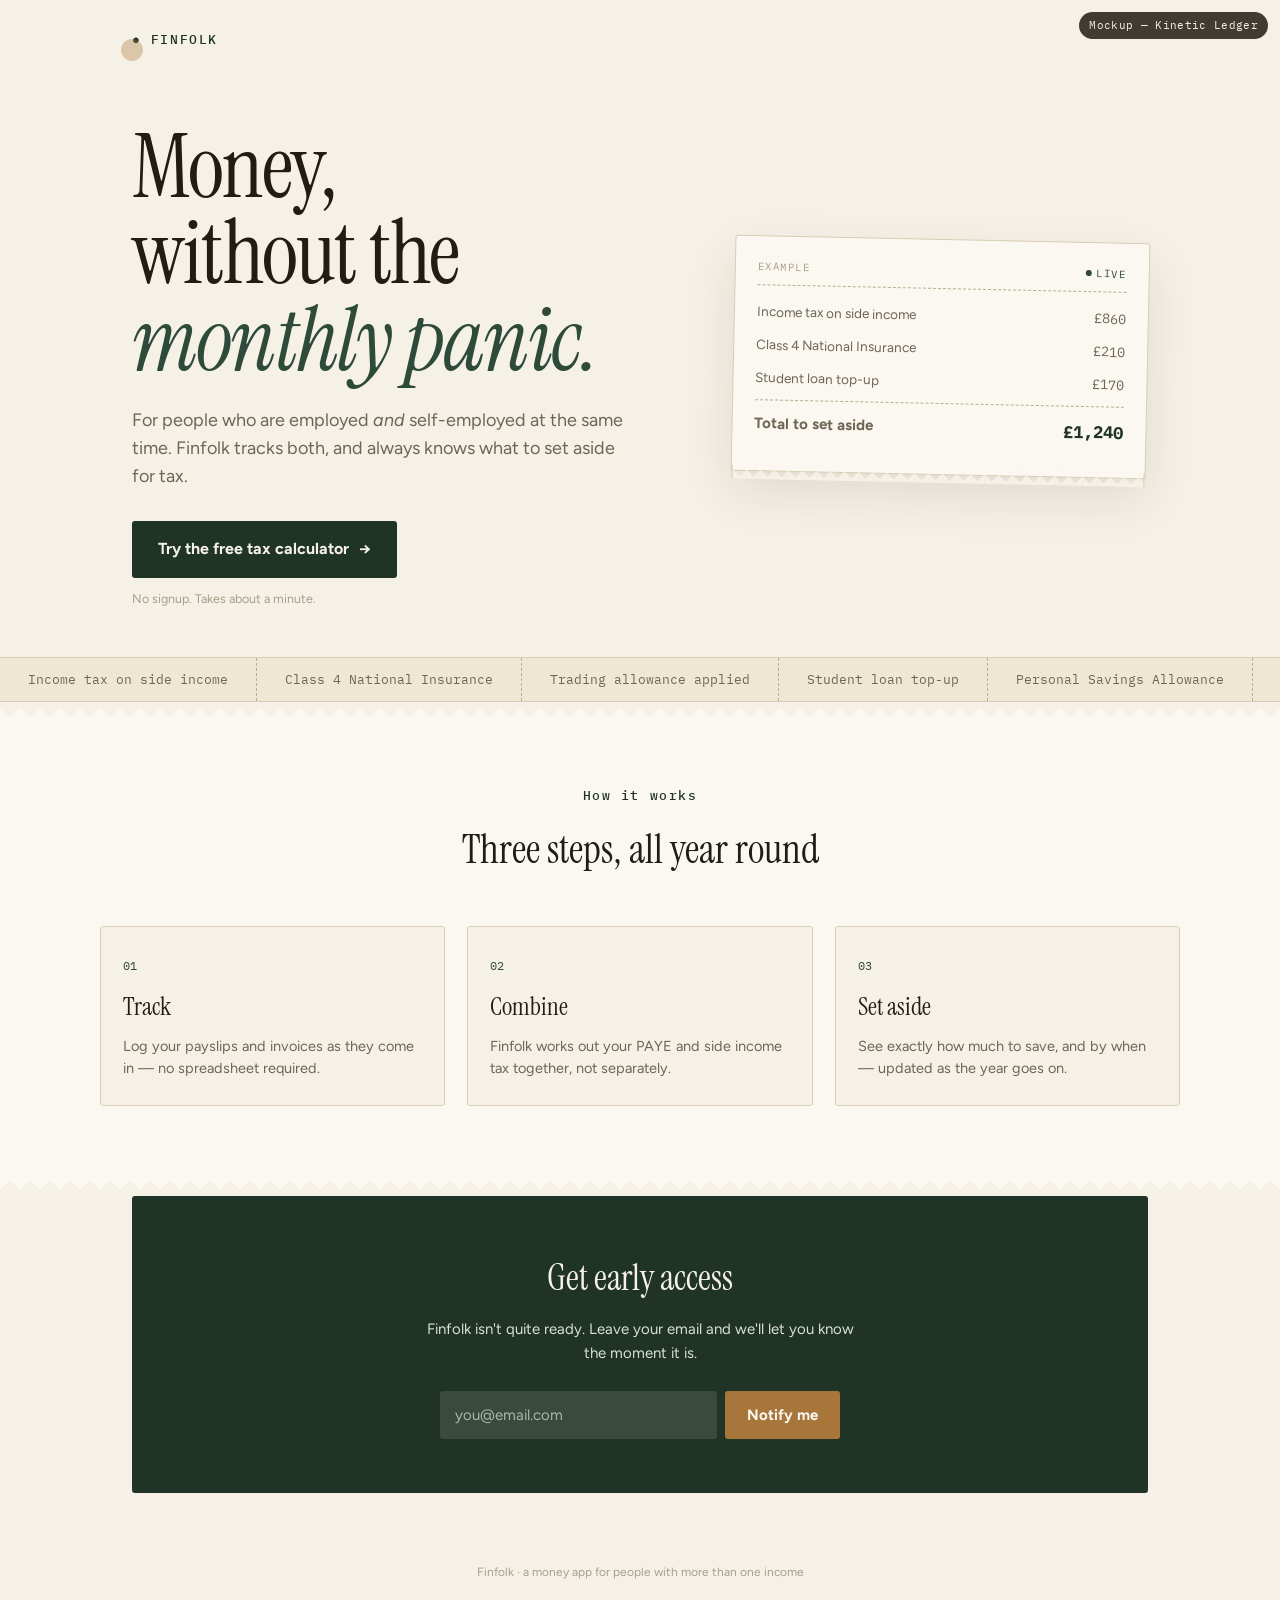
==== index.html @ 6b33be80 "Update index.html" ====
<!DOCTYPE html>
<html lang="en">
<head>
<meta charset="UTF-8">
<meta name="viewport" content="width=device-width, initial-scale=1.0">
<meta name="robots" content="noindex, nofollow">
<title>Finfolk — redesign mockup (Kinetic Ledger)</title>

<link rel="preconnect" href="https://fonts.googleapis.com">
<link rel="preconnect" href="https://fonts.gstatic.com" crossorigin>
<link href="https://fonts.googleapis.com/css2?family=Instrument+Serif:ital@0;1&family=Figtree:wght@400;500;600;700;800&family=IBM+Plex+Mono:wght@400;500&display=swap" rel="stylesheet">

<style>
  :root {
    --cream: #F6F1E6;
    --cream-deep: #EFE7D4;
    --paper: #FBF8F1;
    --ink: #221C15;
    --ink-muted: #6E6555;
    --ink-faint: #A79E8B;
    --pine: #2E4A3B;
    --pine-deep: #203327;
    --pine-tint: #E4EAE2;
    --gold: #A8763A;
    --rule: #D8CDB4;
    --rule-strong: #B9AD8F;
    --font-display: 'Instrument Serif', Georgia, serif;
    --font-body: 'Figtree', -apple-system, sans-serif;
    --font-mono: 'IBM Plex Mono', ui-monospace, monospace;
    --radius: 3px;
  }
  * { box-sizing: border-box; }
  html { scroll-behavior: smooth; }
  body { margin: 0; background: var(--cream); color: var(--ink); font-family: var(--font-body); line-height: 1.55; -webkit-font-smoothing: antialiased; overflow-x: hidden; }

  .mockup-tag {
    position: fixed; top: 12px; right: 12px; z-index: 200;
    background: var(--ink); color: var(--cream); font-family: var(--font-mono);
    font-size: 11px; padding: 5px 10px; border-radius: 20px; letter-spacing: 0.03em;
    opacity: 0.85;
  }

  .wrap { max-width: 1080px; margin: 0 auto; padding: 0 32px; }

  /* ---- Header ---- */
  header { padding: 30px 0 0; }
  .eyebrow {
    font-family: var(--font-mono); font-size: 13px; letter-spacing: 0.12em;
    color: var(--pine-deep); font-weight: 500;
  }
  .eyebrow .dot { display: inline-block; animation: bob 2.4s ease-in-out infinite; }
  @keyframes bob { 0%,100% { transform: translateY(0); } 50% { transform: translateY(-3px); } }

  /* ---- Hero: asymmetric split ---- */
  .hero {
    display: grid; grid-template-columns: 1.15fr 0.85fr; gap: 40px;
    align-items: center; padding: 56px 0 40px; position: relative;
  }
  @media (max-width: 860px) { .hero { grid-template-columns: 1fr; padding-top: 32px; } }

  .trail-dot {
    position: absolute; top: 0; left: 0; width: 22px; height: 22px; border-radius: 50%;
    background: var(--gold); opacity: 0.35; pointer-events: none; z-index: 5;
    transform: translate(-50%, -50%); transition: opacity 0.2s ease;
  }
  @media (max-width: 860px), (hover: none) { .trail-dot { display: none; } }

  .hero h1 {
    font-family: var(--font-display); font-weight: 400; font-size: 88px; line-height: 0.98;
    letter-spacing: -0.02em; margin: 18px 0 24px;
  }
  @media (max-width: 860px) { .hero h1 { font-size: 52px; } }
  .hero h1 em { font-style: italic; color: var(--pine); }

  .hero p.sub { font-size: 18px; color: var(--ink-muted); max-width: 42ch; margin: 0 0 30px; }

  .btn-primary {
    display: inline-flex; align-items: center; gap: 10px;
    font-family: var(--font-body); font-weight: 700; font-size: 16px;
    padding: 16px 26px; border-radius: var(--radius); border: none;
    background: var(--pine-deep); color: var(--cream); cursor: pointer; text-decoration: none;
    transition: transform 0.12s ease, box-shadow 0.15s ease;
    will-change: transform;
  }
  .btn-primary:hover { box-shadow: 0 10px 24px rgba(32,51,39,0.25); }
  .btn-primary:active { transform: scale(0.94) !important; }
  .btn-primary i { display: inline-block; transition: transform 0.2s ease; font-style: normal; }
  .btn-primary:hover i { transform: translateX(5px); }
  .hero .micro { display: block; font-size: 12.5px; color: var(--ink-faint); margin-top: 12px; }

  /* ---- Ticking receipt panel ---- */
  .receipt-panel {
    background: var(--paper); border: 1px solid var(--rule); border-radius: var(--radius);
    padding: 22px 22px 26px; position: relative;
    box-shadow: 0 20px 50px rgba(34,28,21,0.10);
    transform: rotate(1.2deg);
    transition: transform 0.25s ease;
  }
  .receipt-panel::after {
    content: ''; position: absolute; left: 0; right: 0; bottom: -9px; height: 14px;
    background: linear-gradient(-45deg, var(--cream) 7px, transparent 0) 0 0/14px 14px repeat-x,
                linear-gradient(45deg, var(--cream) 7px, transparent 0) 0 0/14px 14px repeat-x;
    border-left: 1px solid var(--rule); border-right: 1px solid var(--rule);
  }
  .receipt-head {
    display: flex; justify-content: space-between; font-family: var(--font-mono); font-size: 10.5px;
    color: var(--ink-faint); text-transform: uppercase; letter-spacing: 0.05em;
    border-bottom: 1px dashed var(--rule-strong); padding-bottom: 10px; margin-bottom: 10px;
  }
  .live-dot { display: inline-flex; align-items: center; gap: 5px; color: var(--pine); }
  .live-dot::before { content: ''; width: 6px; height: 6px; background: var(--pine); border-radius: 50%; animation: pulse 1.6s ease-in-out infinite; }
  @keyframes pulse { 0%,100% { opacity: 1; } 50% { opacity: 0.3; } }

  .r-row { display: flex; justify-content: space-between; font-size: 13.5px; padding: 6px 0; color: var(--ink-muted); }
  .r-row .amt { font-family: var(--font-mono); }
  .r-row.total { border-top: 1px dashed var(--rule-strong); margin-top: 5px; padding-top: 12px; font-weight: 700; font-size: 15px; }
  .r-row.total .amt { color: var(--pine-deep); font-size: 17px; display: inline-block; transition: transform 0.25s cubic-bezier(.34,1.56,.64,1), opacity 0.2s ease; }

  /* ---- Ticker strip ---- */
  .ticker-wrap { border-top: 1px solid var(--rule); border-bottom: 1px solid var(--rule); background: var(--cream-deep); overflow: hidden; margin-top: 8px; }
  .ticker { display: flex; white-space: nowrap; animation: scroll-left 32s linear infinite; }
  @keyframes scroll-left { from { transform: translateX(0); } to { transform: translateX(-50%); } }
  .ticker span {
    font-family: var(--font-mono); font-size: 12.5px; color: var(--ink-muted);
    padding: 12px 28px; border-right: 1px dashed var(--rule-strong);
  }
  @media (prefers-reduced-motion: reduce) { .ticker { animation: none; } }

  /* ---- Torn divider ---- */
  .torn-divider { height: 20px; margin: 0; background:
      linear-gradient(-45deg, var(--paper) 10px, transparent 0) 0 0/20px 20px repeat-x,
      linear-gradient(45deg, var(--paper) 10px, transparent 0) 0 0/20px 20px repeat-x; }
  .torn-divider.flip { transform: scaleY(-1); }
  .section-on-paper { background: var(--paper); }

  /* ---- Scroll reveal ---- */
  .reveal { opacity: 0; transform: translateY(22px); transition: opacity 0.6s ease, transform 0.6s ease; }
  .reveal.in { opacity: 1; transform: translateY(0); }
  @media (prefers-reduced-motion: reduce) { .reveal { opacity: 1; transform: none; transition: none; } }

  /* ---- How it works ---- */
  .how { padding: 64px 0 70px; }
  .how .eyebrow { text-align: center; display: block; }
  .how h2 { font-family: var(--font-display); font-weight: 400; font-size: 40px; text-align: center; margin: 12px 0 46px; }
  .steps { display: grid; grid-template-columns: repeat(3,1fr); gap: 22px; }
  @media (max-width: 760px) { .steps { grid-template-columns: 1fr; } }
  .step {
    background: var(--cream); border: 1px solid var(--rule); border-radius: var(--radius);
    padding: 26px 22px; transition: transform 0.25s cubic-bezier(.34,1.56,.64,1), border-color 0.2s ease, box-shadow 0.2s ease;
  }
  .step:hover { transform: translateY(-6px); border-color: var(--pine); box-shadow: 0 16px 30px rgba(34,28,21,0.08); }
  .step .num {
    font-family: var(--font-mono); font-size: 12px; color: var(--pine); margin-bottom: 12px;
    display: inline-block; transition: transform 0.35s cubic-bezier(.34,1.56,.64,1);
  }
  .step:hover .num { transform: scale(1.3); }
  .step h3 { font-family: var(--font-display); font-weight: 400; font-size: 25px; margin: 0 0 8px; }
  .step p { font-size: 14.5px; color: var(--ink-muted); margin: 0; }

  /* ---- Waitlist ---- */
  .waitlist { background: var(--pine-deep); color: var(--cream); border-radius: var(--radius); padding: 54px 34px; text-align: center; margin: 0 0 70px; }
  .waitlist h2 { font-family: var(--font-display); font-weight: 400; font-size: 36px; margin: 0 0 12px; }
  .waitlist p { color: #D9E0D6; font-size: 15px; max-width: 44ch; margin: 0 auto 26px; }
  .waitlist-form { display: flex; gap: 8px; max-width: 400px; margin: 0 auto; }
  @media (max-width: 480px) { .waitlist-form { flex-direction: column; } }
  .waitlist-form input { flex:1; font-family: var(--font-body); font-size: 15px; padding: 14px; border-radius: var(--radius); border: 1px solid transparent; background: rgba(246,241,230,0.12); color: var(--cream); }
  .waitlist-form input::placeholder { color: #A9B6A9; }
  .waitlist-form button { font-family: var(--font-body); font-weight: 700; font-size: 15px; padding: 14px 22px; border-radius: var(--radius); border: none; background: var(--gold); color: var(--paper); cursor: pointer; transition: transform 0.15s ease; }
  .waitlist-form button:hover { transform: scale(1.06); }
  .waitlist-form button:active { transform: scale(0.92); }
  .waitlist { position: relative; overflow: visible; }
  .confetti-piece { position: absolute; top: 50%; left: 50%; width: 8px; height: 8px; pointer-events: none; z-index: 10; }

  footer { text-align: center; font-size: 12px; color: var(--ink-faint); padding-bottom: 50px; }
</style>
</head>
<body>

<div class="mockup-tag">Mockup — Kinetic Ledger</div>

<div class="wrap">
  <header><div class="eyebrow"><span class="dot">●</span> FINFOLK</div></header>

  <section class="hero" id="heroSection">
    <div class="trail-dot" id="trailDot"></div>
    <div>
      <h1>Money,<br>without the<br><em>monthly panic.</em></h1>
      <p class="sub">For people who are employed <em>and</em> self-employed at the same time. Finfolk tracks both, and always knows what to set aside for tax.</p>
      <a class="btn-primary" href="calculator.html">Try the free tax calculator <i>→</i></a>
      <span class="micro">No signup. Takes about a minute.</span>
    </div>

    <div class="receipt-panel" id="receiptPanel">
      <div class="receipt-head"><span>Example</span><span class="live-dot">live</span></div>
      <div class="r-row"><span>Income tax on side income</span><span class="amt" id="v1">£860</span></div>
      <div class="r-row"><span>Class 4 National Insurance</span><span class="amt" id="v2">£210</span></div>
      <div class="r-row"><span>Student loan top-up</span><span class="amt" id="v3">£170</span></div>
      <div class="r-row total"><span>Total to set aside</span><span class="amt" id="v4">£1,240</span></div>
    </div>
  </section>
</div>

<div class="ticker-wrap">
  <div class="ticker" id="ticker"></div>
</div>

<div class="torn-divider"></div>
<div class="section-on-paper">
  <div class="wrap how">
    <span class="eyebrow reveal">How it works</span>
    <h2 class="reveal">Three steps, all year round</h2>
    <div class="steps">
      <div class="step reveal"><div class="num">01</div><h3>Track</h3><p>Log your payslips and invoices as they come in — no spreadsheet required.</p></div>
      <div class="step reveal"><div class="num">02</div><h3>Combine</h3><p>Finfolk works out your PAYE and side income tax together, not separately.</p></div>
      <div class="step reveal"><div class="num">03</div><h3>Set aside</h3><p>See exactly how much to save, and by when — updated as the year goes on.</p></div>
    </div>
  </div>
</div>
<div class="torn-divider flip"></div>

<div class="wrap">
  <section class="waitlist reveal">
    <h2>Get early access</h2>
    <p>Finfolk isn't quite ready. Leave your email and we'll let you know the moment it is.</p>
    <form class="waitlist-form" id="waitlistForm" onsubmit="return false;">
      <input type="email" placeholder="you@email.com">
      <button type="submit" id="notifyBtn">Notify me</button>
    </form>
  </section>
  <footer>Finfolk · a money app for people with more than one income</footer>
</div>

<script>
(function () {
  // Scroll-triggered reveals, staggered for step cards
  var els = document.querySelectorAll('.reveal');
  var obs = new IntersectionObserver(function (entries) {
    entries.forEach(function (e) {
      if (e.isIntersecting) {
        var delay = e.target.classList.contains('step') ? Array.prototype.indexOf.call(document.querySelectorAll('.step'), e.target) * 100 : 0;
        setTimeout(function () { e.target.classList.add('in'); }, delay);
        obs.unobserve(e.target);
      }
    });
  }, { threshold: 0.15 });
  els.forEach(function (el) { obs.observe(el); });

  var reduceMotion = window.matchMedia('(prefers-reduced-motion: reduce)').matches;

  // Ticking hero numbers — cycles through a couple of example states
  var states = [
    { v1: 860, v2: 210, v3: 170, v4: 1240 },
    { v1: 1120, v2: 340, v3: 0, v4: 1460 },
    { v1: 640, v2: 150, v3: 90, v4: 880 }
  ];
  var i = 0;
  function render(s) {
    document.getElementById('v1').textContent = '£' + s.v1.toLocaleString('en-GB');
    document.getElementById('v2').textContent = '£' + s.v2.toLocaleString('en-GB');
    document.getElementById('v3').textContent = '£' + s.v3.toLocaleString('en-GB');
    document.getElementById('v4').textContent = '£' + s.v4.toLocaleString('en-GB');
  }
  render(states[0]);
  if (!reduceMotion) {
    setInterval(function () {
      i = (i + 1) % states.length;
      var total = document.getElementById('v4');
      total.style.transform = 'scale(0.7)';
      total.style.opacity = '0';
      setTimeout(function () {
        render(states[i]);
        total.style.transform = 'scale(1.15)';
        total.style.opacity = '1';
        setTimeout(function () { total.style.transform = 'scale(1)'; }, 180);
      }, 220);
    }, 3200);
  }

  // Ticker strip content, duplicated for seamless loop
  var items = ['Income tax on side income', 'Class 4 National Insurance', 'Trading allowance applied', 'Student loan top-up', 'Personal Savings Allowance', 'Dividend Allowance', '31 January deadline'];
  var html = items.concat(items).map(function (t) { return '<span>' + t + '</span>'; }).join('');
  document.getElementById('ticker').innerHTML = html;

  // Cursor-reactive tilt on the receipt panel + trailing dot, scoped to the hero
  if (!reduceMotion && window.matchMedia('(hover: hover)').matches) {
    var heroSection = document.getElementById('heroSection');
    var panel = document.getElementById('receiptPanel');
    var dot = document.getElementById('trailDot');
    var dotX = 0, dotY = 0, targetX = 0, targetY = 0;

    heroSection.addEventListener('mousemove', function (e) {
      var rect = panel.getBoundingClientRect();
      var cx = rect.left + rect.width / 2;
      var cy = rect.top + rect.height / 2;
      var dx = (e.clientX - cx) / rect.width;
      var dy = (e.clientY - cy) / rect.height;
      panel.style.transform = 'rotate(' + (1.2 + dx * 6) + 'deg) scale(1.015)';

      var heroRect = heroSection.getBoundingClientRect();
      targetX = e.clientX - heroRect.left;
      targetY = e.clientY - heroRect.top;
    });
    heroSection.addEventListener('mouseleave', function () {
      panel.style.transform = 'rotate(1.2deg) scale(1)';
      dot.style.opacity = '0';
    });
    heroSection.addEventListener('mouseenter', function () { dot.style.opacity = '0.35'; });

    function loop() {
      dotX += (targetX - dotX) * 0.12;
      dotY += (targetY - dotY) * 0.12;
      dot.style.left = dotX + 'px';
      dot.style.top = dotY + 'px';
      requestAnimationFrame(loop);
    }
    loop();
  }

  // Confetti burst on waitlist submit
  var colors = ['#2E4A3B', '#A8763A', '#D8CDB4', '#6E6555'];
  document.getElementById('waitlistForm').addEventListener('submit', function () {
    var origin = document.getElementById('notifyBtn').getBoundingClientRect();
    var waitlistBox = document.querySelector('.waitlist');
    var boxRect = waitlistBox.getBoundingClientRect();
    for (var n = 0; n < 24; n++) {
      var piece = document.createElement('div');
      piece.className = 'confetti-piece';
      piece.style.background = colors[n % colors.length];
      piece.style.left = (origin.left - boxRect.left + origin.width / 2) + 'px';
      piece.style.top = (origin.top - boxRect.top) + 'px';
      piece.style.borderRadius = (n % 2 === 0) ? '50%' : '2px';
      waitlistBox.appendChild(piece);

      var angle = Math.random() * Math.PI * 2;
      var dist = 60 + Math.random() * 90;
      var endX = Math.cos(angle) * dist;
      var endY = Math.sin(angle) * dist - 40;
      var rot = Math.random() * 360;

      piece.animate([
        { transform: 'translate(0,0) rotate(0deg)', opacity: 1 },
        { transform: 'translate(' + endX + 'px,' + endY + 'px) rotate(' + rot + 'deg)', opacity: 0 }
      ], { duration: 900 + Math.random() * 400, easing: 'cubic-bezier(.2,.8,.3,1)', fill: 'forwards' });

      (function (el) { setTimeout(function () { el.remove(); }, 1400); })(piece);
    }
  });
})();
</script>

</body>
</html>
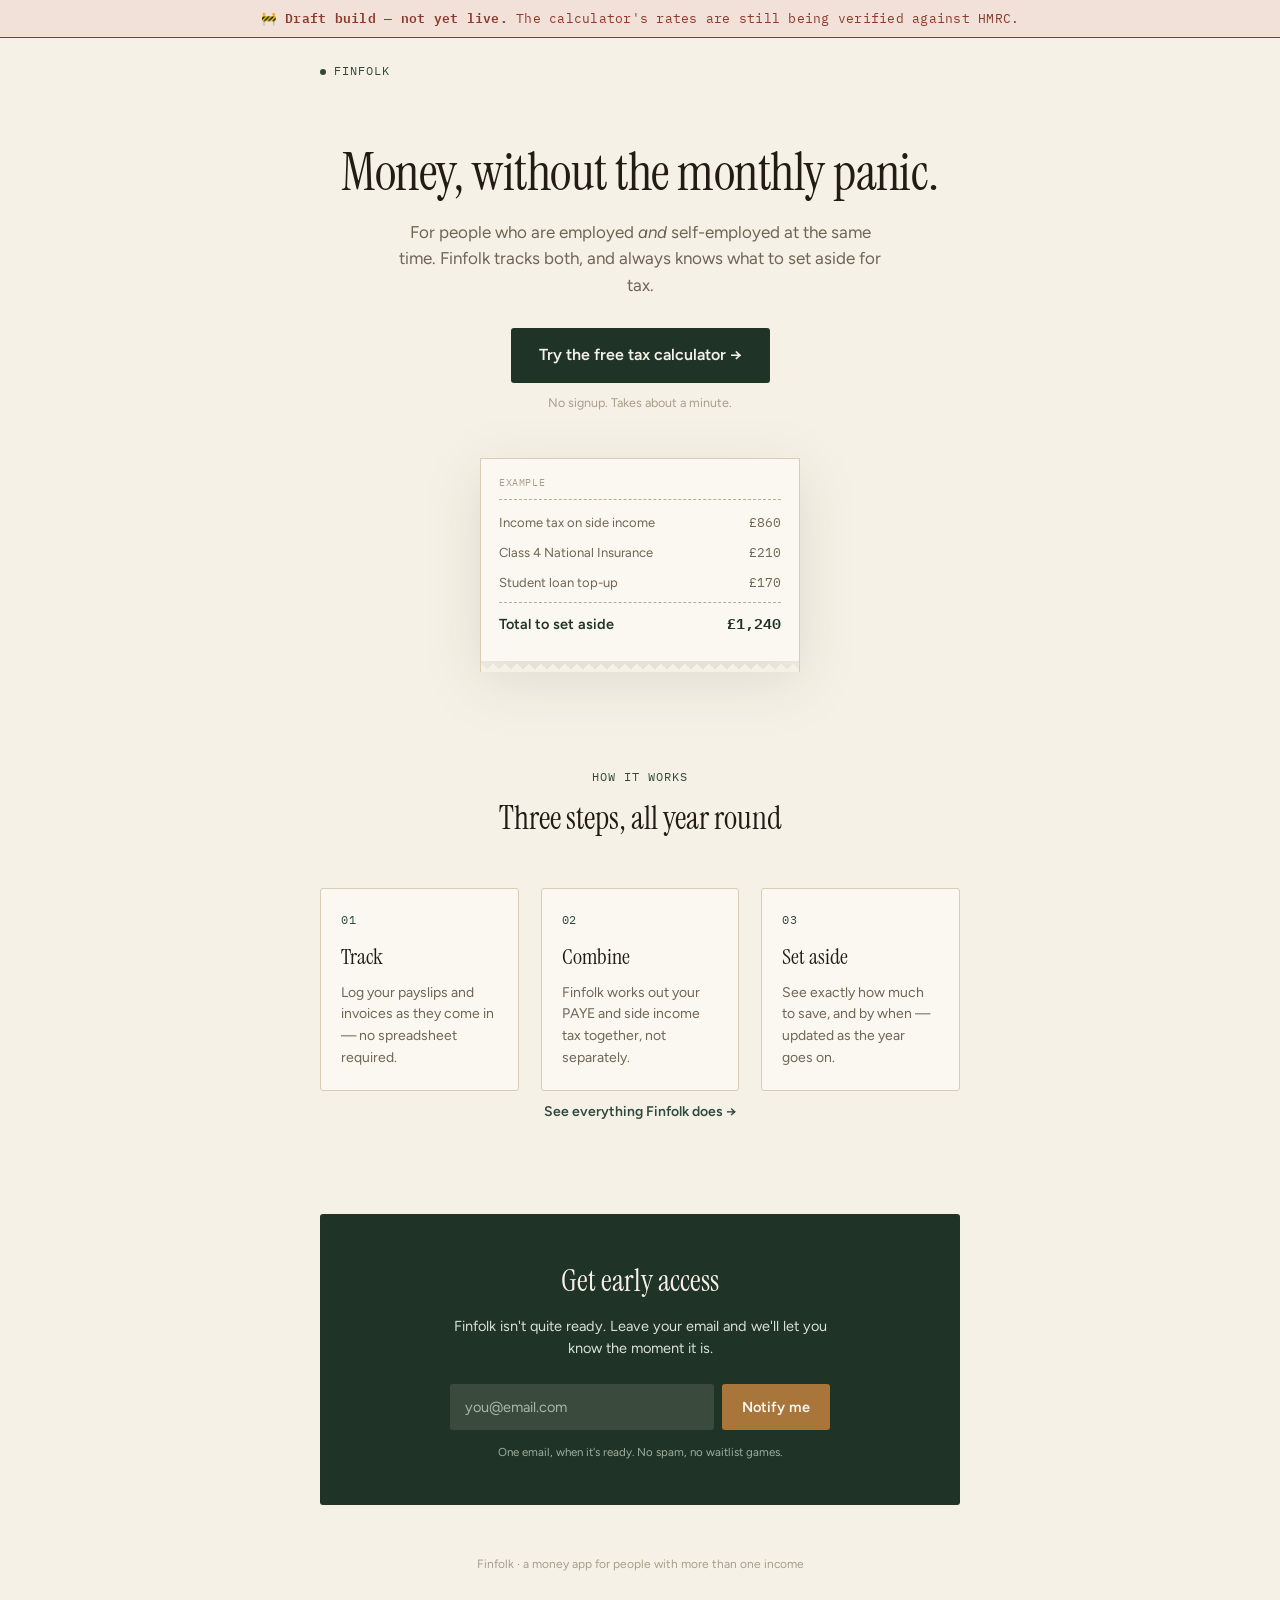
==== commit e8f4b66d: "Update index.html" ====
--- a/index.html
+++ b/index.html
@@ -3,347 +3,270 @@
 <head>
 <meta charset="UTF-8">
 <meta name="viewport" content="width=device-width, initial-scale=1.0">
+<!-- TODO before going live: remove this once the calculator's rates are verified against HMRC -->
 <meta name="robots" content="noindex, nofollow">
-<title>Finfolk — redesign mockup (Kinetic Ledger)</title>
+<title>Finfolk — money, without the monthly panic</title>
+<meta name="description" content="For people who are employed and self-employed at the same time. Finfolk tracks both and tells you exactly what to set aside for tax.">
 
 <link rel="preconnect" href="https://fonts.googleapis.com">
 <link rel="preconnect" href="https://fonts.gstatic.com" crossorigin>
-<link href="https://fonts.googleapis.com/css2?family=Instrument+Serif:ital@0;1&family=Figtree:wght@400;500;600;700;800&family=IBM+Plex+Mono:wght@400;500&display=swap" rel="stylesheet">
+<link href="https://fonts.googleapis.com/css2?family=Instrument+Serif:ital@0;1&family=Figtree:wght@400;500;600;700&family=IBM+Plex+Mono:wght@400;500&display=swap" rel="stylesheet">
+<link rel="stylesheet" href="styles.css">
 
 <style>
-  :root {
-    --cream: #F6F1E6;
-    --cream-deep: #EFE7D4;
-    --paper: #FBF8F1;
-    --ink: #221C15;
-    --ink-muted: #6E6555;
-    --ink-faint: #A79E8B;
-    --pine: #2E4A3B;
-    --pine-deep: #203327;
-    --pine-tint: #E4EAE2;
-    --gold: #A8763A;
-    --rule: #D8CDB4;
-    --rule-strong: #B9AD8F;
-    --font-display: 'Instrument Serif', Georgia, serif;
-    --font-body: 'Figtree', -apple-system, sans-serif;
-    --font-mono: 'IBM Plex Mono', ui-monospace, monospace;
-    --radius: 3px;
-  }
-  * { box-sizing: border-box; }
-  html { scroll-behavior: smooth; }
-  body { margin: 0; background: var(--cream); color: var(--ink); font-family: var(--font-body); line-height: 1.55; -webkit-font-smoothing: antialiased; overflow-x: hidden; }
-
-  .mockup-tag {
-    position: fixed; top: 12px; right: 12px; z-index: 200;
-    background: var(--ink); color: var(--cream); font-family: var(--font-mono);
-    font-size: 11px; padding: 5px 10px; border-radius: 20px; letter-spacing: 0.03em;
-    opacity: 0.85;
-  }
-
-  .wrap { max-width: 1080px; margin: 0 auto; padding: 0 32px; }
-
-  /* ---- Header ---- */
-  header { padding: 30px 0 0; }
-  .eyebrow {
-    font-family: var(--font-mono); font-size: 13px; letter-spacing: 0.12em;
-    color: var(--pine-deep); font-weight: 500;
-  }
-  .eyebrow .dot { display: inline-block; animation: bob 2.4s ease-in-out infinite; }
-  @keyframes bob { 0%,100% { transform: translateY(0); } 50% { transform: translateY(-3px); } }
-
-  /* ---- Hero: asymmetric split ---- */
+  .wrap-wide { max-width: 680px; margin: 0 auto; padding: 0 20px 90px; }
+
+  /* ---- Hero ---- */
   .hero {
-    display: grid; grid-template-columns: 1.15fr 0.85fr; gap: 40px;
-    align-items: center; padding: 56px 0 40px; position: relative;
-  }
-  @media (max-width: 860px) { .hero { grid-template-columns: 1fr; padding-top: 32px; } }
-
-  .trail-dot {
-    position: absolute; top: 0; left: 0; width: 22px; height: 22px; border-radius: 50%;
-    background: var(--gold); opacity: 0.35; pointer-events: none; z-index: 5;
-    transform: translate(-50%, -50%); transition: opacity 0.2s ease;
-  }
-  @media (max-width: 860px), (hover: none) { .trail-dot { display: none; } }
-
+    text-align: center;
+    padding: 64px 0 8px;
+  }
+  .hero .eyebrow { justify-content: center; margin-bottom: 18px; }
   .hero h1 {
-    font-family: var(--font-display); font-weight: 400; font-size: 88px; line-height: 0.98;
-    letter-spacing: -0.02em; margin: 18px 0 24px;
-  }
-  @media (max-width: 860px) { .hero h1 { font-size: 52px; } }
-  .hero h1 em { font-style: italic; color: var(--pine); }
-
-  .hero p.sub { font-size: 18px; color: var(--ink-muted); max-width: 42ch; margin: 0 0 30px; }
-
-  .btn-primary {
-    display: inline-flex; align-items: center; gap: 10px;
-    font-family: var(--font-body); font-weight: 700; font-size: 16px;
-    padding: 16px 26px; border-radius: var(--radius); border: none;
-    background: var(--pine-deep); color: var(--cream); cursor: pointer; text-decoration: none;
-    transition: transform 0.12s ease, box-shadow 0.15s ease;
-    will-change: transform;
-  }
-  .btn-primary:hover { box-shadow: 0 10px 24px rgba(32,51,39,0.25); }
-  .btn-primary:active { transform: scale(0.94) !important; }
-  .btn-primary i { display: inline-block; transition: transform 0.2s ease; font-style: normal; }
-  .btn-primary:hover i { transform: translateX(5px); }
-  .hero .micro { display: block; font-size: 12.5px; color: var(--ink-faint); margin-top: 12px; }
-
-  /* ---- Ticking receipt panel ---- */
-  .receipt-panel {
-    background: var(--paper); border: 1px solid var(--rule); border-radius: var(--radius);
-    padding: 22px 22px 26px; position: relative;
-    box-shadow: 0 20px 50px rgba(34,28,21,0.10);
-    transform: rotate(1.2deg);
-    transition: transform 0.25s ease;
-  }
-  .receipt-panel::after {
-    content: ''; position: absolute; left: 0; right: 0; bottom: -9px; height: 14px;
-    background: linear-gradient(-45deg, var(--cream) 7px, transparent 0) 0 0/14px 14px repeat-x,
-                linear-gradient(45deg, var(--cream) 7px, transparent 0) 0 0/14px 14px repeat-x;
-    border-left: 1px solid var(--rule); border-right: 1px solid var(--rule);
-  }
-  .receipt-head {
-    display: flex; justify-content: space-between; font-family: var(--font-mono); font-size: 10.5px;
-    color: var(--ink-faint); text-transform: uppercase; letter-spacing: 0.05em;
-    border-bottom: 1px dashed var(--rule-strong); padding-bottom: 10px; margin-bottom: 10px;
-  }
-  .live-dot { display: inline-flex; align-items: center; gap: 5px; color: var(--pine); }
-  .live-dot::before { content: ''; width: 6px; height: 6px; background: var(--pine); border-radius: 50%; animation: pulse 1.6s ease-in-out infinite; }
-  @keyframes pulse { 0%,100% { opacity: 1; } 50% { opacity: 0.3; } }
-
-  .r-row { display: flex; justify-content: space-between; font-size: 13.5px; padding: 6px 0; color: var(--ink-muted); }
-  .r-row .amt { font-family: var(--font-mono); }
-  .r-row.total { border-top: 1px dashed var(--rule-strong); margin-top: 5px; padding-top: 12px; font-weight: 700; font-size: 15px; }
-  .r-row.total .amt { color: var(--pine-deep); font-size: 17px; display: inline-block; transition: transform 0.25s cubic-bezier(.34,1.56,.64,1), opacity 0.2s ease; }
-
-  /* ---- Ticker strip ---- */
-  .ticker-wrap { border-top: 1px solid var(--rule); border-bottom: 1px solid var(--rule); background: var(--cream-deep); overflow: hidden; margin-top: 8px; }
-  .ticker { display: flex; white-space: nowrap; animation: scroll-left 32s linear infinite; }
-  @keyframes scroll-left { from { transform: translateX(0); } to { transform: translateX(-50%); } }
-  .ticker span {
-    font-family: var(--font-mono); font-size: 12.5px; color: var(--ink-muted);
-    padding: 12px 28px; border-right: 1px dashed var(--rule-strong);
-  }
-  @media (prefers-reduced-motion: reduce) { .ticker { animation: none; } }
-
-  /* ---- Torn divider ---- */
-  .torn-divider { height: 20px; margin: 0; background:
-      linear-gradient(-45deg, var(--paper) 10px, transparent 0) 0 0/20px 20px repeat-x,
-      linear-gradient(45deg, var(--paper) 10px, transparent 0) 0 0/20px 20px repeat-x; }
-  .torn-divider.flip { transform: scaleY(-1); }
-  .section-on-paper { background: var(--paper); }
-
-  /* ---- Scroll reveal ---- */
-  .reveal { opacity: 0; transform: translateY(22px); transition: opacity 0.6s ease, transform 0.6s ease; }
-  .reveal.in { opacity: 1; transform: translateY(0); }
-  @media (prefers-reduced-motion: reduce) { .reveal { opacity: 1; transform: none; transition: none; } }
+    font-family: var(--font-display);
+    font-weight: 400;
+    font-size: 52px;
+    line-height: 1.08;
+    letter-spacing: -0.01em;
+    margin: 0 0 18px;
+  }
+  @media (max-width: 480px) { .hero h1 { font-size: 38px; } }
+  .hero p.sub {
+    color: var(--ink-muted);
+    font-size: 17px;
+    max-width: 44ch;
+    margin: 0 auto 30px;
+  }
+  .hero .btn-primary { font-size: 16px; padding: 15px 28px; }
+  .hero .micro-note {
+    display: block;
+    font-size: 12.5px;
+    color: var(--ink-faint);
+    margin-top: 10px;
+  }
+
+  /* ---- Mini receipt teaser ---- */
+  .mini-receipt-wrap {
+    max-width: 320px;
+    margin: 46px auto 0;
+    position: relative;
+    filter: drop-shadow(0 14px 28px rgba(34, 28, 21, 0.1));
+  }
+  .mini-receipt {
+    background: var(--paper);
+    border: 1px solid var(--rule);
+    border-bottom: none;
+    padding: 16px 18px 20px;
+    text-align: left;
+  }
+  .mini-receipt-torn {
+    height: 12px;
+    background:
+      linear-gradient(-45deg, var(--cream) 6px, transparent 0) 0 0 / 12px 12px repeat-x,
+      linear-gradient(45deg, var(--cream) 6px, transparent 0) 0 0 / 12px 12px repeat-x;
+    border-left: 1px solid var(--rule);
+    border-right: 1px solid var(--rule);
+    margin-top: -1px;
+  }
+  .mini-receipt-label {
+    font-family: var(--font-mono);
+    font-size: 10px;
+    text-transform: uppercase;
+    letter-spacing: 0.06em;
+    color: var(--ink-faint);
+    border-bottom: 1px dashed var(--rule-strong);
+    padding-bottom: 8px;
+    margin-bottom: 8px;
+  }
+  .mini-receipt-row {
+    display: flex;
+    justify-content: space-between;
+    font-size: 13px;
+    padding: 5px 0;
+    color: var(--ink-muted);
+  }
+  .mini-receipt-row.total {
+    border-top: 1px dashed var(--rule-strong);
+    margin-top: 4px;
+    padding-top: 10px;
+    font-weight: 600;
+    font-size: 14.5px;
+    color: var(--pine-deep);
+  }
+  .mini-receipt-row .amt { font-family: var(--font-mono); }
 
   /* ---- How it works ---- */
-  .how { padding: 64px 0 70px; }
-  .how .eyebrow { text-align: center; display: block; }
-  .how h2 { font-family: var(--font-display); font-weight: 400; font-size: 40px; text-align: center; margin: 12px 0 46px; }
-  .steps { display: grid; grid-template-columns: repeat(3,1fr); gap: 22px; }
-  @media (max-width: 760px) { .steps { grid-template-columns: 1fr; } }
+  .how-it-works { margin-top: 88px; }
+  .section-eyebrow {
+    text-align: center;
+    font-family: var(--font-mono);
+    font-size: 12px;
+    letter-spacing: 0.08em;
+    text-transform: uppercase;
+    color: var(--pine);
+    margin-bottom: 8px;
+  }
+  .how-it-works h2 {
+    text-align: center;
+    font-family: var(--font-display);
+    font-weight: 400;
+    font-size: 32px;
+    margin: 0 0 44px;
+  }
+  .step-list { display: grid; gap: 26px; }
+  @media (min-width: 620px) {
+    .step-list { grid-template-columns: repeat(3, 1fr); gap: 22px; }
+  }
   .step {
-    background: var(--cream); border: 1px solid var(--rule); border-radius: var(--radius);
-    padding: 26px 22px; transition: transform 0.25s cubic-bezier(.34,1.56,.64,1), border-color 0.2s ease, box-shadow 0.2s ease;
-  }
-  .step:hover { transform: translateY(-6px); border-color: var(--pine); box-shadow: 0 16px 30px rgba(34,28,21,0.08); }
+    background: var(--paper);
+    border: 1px solid var(--rule);
+    border-radius: var(--radius);
+    padding: 22px 20px;
+  }
   .step .num {
-    font-family: var(--font-mono); font-size: 12px; color: var(--pine); margin-bottom: 12px;
-    display: inline-block; transition: transform 0.35s cubic-bezier(.34,1.56,.64,1);
-  }
-  .step:hover .num { transform: scale(1.3); }
-  .step h3 { font-family: var(--font-display); font-weight: 400; font-size: 25px; margin: 0 0 8px; }
-  .step p { font-size: 14.5px; color: var(--ink-muted); margin: 0; }
+    font-family: var(--font-mono);
+    font-size: 12px;
+    color: var(--pine);
+    letter-spacing: 0.05em;
+    margin-bottom: 10px;
+  }
+  .step h3 {
+    font-family: var(--font-display);
+    font-weight: 400;
+    font-size: 22px;
+    margin: 0 0 8px;
+  }
+  .step p { font-size: 14px; color: var(--ink-muted); margin: 0; }
 
   /* ---- Waitlist ---- */
-  .waitlist { background: var(--pine-deep); color: var(--cream); border-radius: var(--radius); padding: 54px 34px; text-align: center; margin: 0 0 70px; }
-  .waitlist h2 { font-family: var(--font-display); font-weight: 400; font-size: 36px; margin: 0 0 12px; }
-  .waitlist p { color: #D9E0D6; font-size: 15px; max-width: 44ch; margin: 0 auto 26px; }
-  .waitlist-form { display: flex; gap: 8px; max-width: 400px; margin: 0 auto; }
+  .waitlist {
+    margin-top: 90px;
+    background: var(--pine-deep);
+    color: var(--cream);
+    border-radius: var(--radius);
+    padding: 44px 30px;
+    text-align: center;
+  }
+  .waitlist h2 { font-family: var(--font-display); font-weight: 400; font-size: 30px; margin: 0 0 10px; }
+  .waitlist p { color: #D9E0D6; font-size: 14.5px; max-width: 42ch; margin: 0 auto 24px; }
+  .waitlist-form { display: flex; gap: 8px; max-width: 380px; margin: 0 auto; }
   @media (max-width: 480px) { .waitlist-form { flex-direction: column; } }
-  .waitlist-form input { flex:1; font-family: var(--font-body); font-size: 15px; padding: 14px; border-radius: var(--radius); border: 1px solid transparent; background: rgba(246,241,230,0.12); color: var(--cream); }
-  .waitlist-form input::placeholder { color: #A9B6A9; }
-  .waitlist-form button { font-family: var(--font-body); font-weight: 700; font-size: 15px; padding: 14px 22px; border-radius: var(--radius); border: none; background: var(--gold); color: var(--paper); cursor: pointer; transition: transform 0.15s ease; }
-  .waitlist-form button:hover { transform: scale(1.06); }
-  .waitlist-form button:active { transform: scale(0.92); }
-  .waitlist { position: relative; overflow: visible; }
-  .confetti-piece { position: absolute; top: 50%; left: 50%; width: 8px; height: 8px; pointer-events: none; z-index: 10; }
-
-  footer { text-align: center; font-size: 12px; color: var(--ink-faint); padding-bottom: 50px; }
+  .waitlist-form input[type="email"] {
+    flex: 1;
+    font-family: var(--font-body);
+    font-size: 14.5px;
+    padding: 13px 14px;
+    border-radius: var(--radius);
+    border: 1px solid transparent;
+    background: rgba(246, 241, 230, 0.12);
+    color: var(--cream);
+  }
+  .waitlist-form input[type="email"]::placeholder { color: #A9B6A9; }
+  .waitlist-form input[type="email"]:focus {
+    outline: 2px solid var(--cream);
+    outline-offset: 1px;
+    background: rgba(246, 241, 230, 0.18);
+  }
+  .waitlist-form button {
+    font-family: var(--font-body);
+    font-weight: 600;
+    font-size: 14.5px;
+    padding: 13px 20px;
+    border-radius: var(--radius);
+    border: none;
+    background: var(--gold);
+    color: var(--paper);
+    cursor: pointer;
+    transition: filter 0.12s ease;
+  }
+  .waitlist-form button:hover { filter: brightness(1.08); }
+  .waitlist-form button:focus-visible { outline: 2px solid var(--cream); outline-offset: 2px; }
+  .waitlist-note { font-size: 11.5px; color: #9FAE9C; margin-top: 14px; }
+  .waitlist-success { font-size: 14.5px; color: var(--cream); padding: 10px 0; }
 </style>
 </head>
 <body>
 
-<div class="mockup-tag">Mockup — Kinetic Ledger</div>
-
-<div class="wrap">
-  <header><div class="eyebrow"><span class="dot">●</span> FINFOLK</div></header>
-
-  <section class="hero" id="heroSection">
-    <div class="trail-dot" id="trailDot"></div>
-    <div>
-      <h1>Money,<br>without the<br><em>monthly panic.</em></h1>
-      <p class="sub">For people who are employed <em>and</em> self-employed at the same time. Finfolk tracks both, and always knows what to set aside for tax.</p>
-      <a class="btn-primary" href="calculator.html">Try the free tax calculator <i>→</i></a>
-      <span class="micro">No signup. Takes about a minute.</span>
-    </div>
-
-    <div class="receipt-panel" id="receiptPanel">
-      <div class="receipt-head"><span>Example</span><span class="live-dot">live</span></div>
-      <div class="r-row"><span>Income tax on side income</span><span class="amt" id="v1">£860</span></div>
-      <div class="r-row"><span>Class 4 National Insurance</span><span class="amt" id="v2">£210</span></div>
-      <div class="r-row"><span>Student loan top-up</span><span class="amt" id="v3">£170</span></div>
-      <div class="r-row total"><span>Total to set aside</span><span class="amt" id="v4">£1,240</span></div>
+<div class="draft-banner">
+  🚧 <strong>Draft build — not yet live.</strong> The calculator's rates are still being verified against HMRC.
+</div>
+
+<div class="wrap-wide">
+
+  <header>
+    <div class="eyebrow" style="justify-content:flex-start; margin-top:24px;">Finfolk</div>
+  </header>
+
+  <section class="hero">
+    <h1>Money, without the monthly panic.</h1>
+    <p class="sub">For people who are employed <em>and</em> self-employed at the same time. Finfolk tracks both, and always knows what to set aside for tax.</p>
+    <a class="btn-primary" href="calculator.html">Try the free tax calculator →</a>
+    <span class="micro-note">No signup. Takes about a minute.</span>
+
+    <div class="mini-receipt-wrap">
+      <div class="mini-receipt">
+        <div class="mini-receipt-label">Example</div>
+        <div class="mini-receipt-row"><span>Income tax on side income</span><span class="amt">£860</span></div>
+        <div class="mini-receipt-row"><span>Class 4 National Insurance</span><span class="amt">£210</span></div>
+        <div class="mini-receipt-row"><span>Student loan top-up</span><span class="amt">£170</span></div>
+        <div class="mini-receipt-row total"><span>Total to set aside</span><span class="amt">£1,240</span></div>
+      </div>
+      <div class="mini-receipt-torn"></div>
     </div>
   </section>
-</div>
-
-<div class="ticker-wrap">
-  <div class="ticker" id="ticker"></div>
-</div>
-
-<div class="torn-divider"></div>
-<div class="section-on-paper">
-  <div class="wrap how">
-    <span class="eyebrow reveal">How it works</span>
-    <h2 class="reveal">Three steps, all year round</h2>
-    <div class="steps">
-      <div class="step reveal"><div class="num">01</div><h3>Track</h3><p>Log your payslips and invoices as they come in — no spreadsheet required.</p></div>
-      <div class="step reveal"><div class="num">02</div><h3>Combine</h3><p>Finfolk works out your PAYE and side income tax together, not separately.</p></div>
-      <div class="step reveal"><div class="num">03</div><h3>Set aside</h3><p>See exactly how much to save, and by when — updated as the year goes on.</p></div>
+
+  <section class="how-it-works">
+    <div class="section-eyebrow">How it works</div>
+    <h2>Three steps, all year round</h2>
+    <div class="step-list">
+      <div class="step">
+        <div class="num">01</div>
+        <h3>Track</h3>
+        <p>Log your payslips and invoices as they come in — no spreadsheet required.</p>
+      </div>
+      <div class="step">
+        <div class="num">02</div>
+        <h3>Combine</h3>
+        <p>Finfolk works out your PAYE and side income tax together, not separately.</p>
+      </div>
+      <div class="step">
+        <div class="num">03</div>
+        <h3>Set aside</h3>
+        <p>See exactly how much to save, and by when — updated as the year goes on.</p>
+      </div>
     </div>
-  </div>
-</div>
-<div class="torn-divider flip"></div>
-
-<div class="wrap">
-  <section class="waitlist reveal">
+  </section>
+
+  <p style="text-align:center; margin: 8px 0 0;">
+    <a href="features.html" style="font-size:14px; font-weight:600; color:var(--pine); text-decoration:none;">See everything Finfolk does →</a>
+  </p>
+
+  <section class="waitlist" id="waitlist">
     <h2>Get early access</h2>
     <p>Finfolk isn't quite ready. Leave your email and we'll let you know the moment it is.</p>
-    <form class="waitlist-form" id="waitlistForm" onsubmit="return false;">
-      <input type="email" placeholder="you@email.com">
-      <button type="submit" id="notifyBtn">Notify me</button>
+
+    <form class="waitlist-form" id="waitlist-form">
+      <input type="email" id="waitlist-email" placeholder="you@email.com" required>
+      <button type="submit">Notify me</button>
     </form>
+    <div class="waitlist-success" id="waitlist-success" style="display:none;">✓ You're on the list — we'll email you when Finfolk's ready.</div>
+
+    <div class="waitlist-note">One email, when it's ready. No spam, no waitlist games.</div>
   </section>
-  <footer>Finfolk · a money app for people with more than one income</footer>
+
+  <footer class="page-foot">Finfolk · a money app for people with more than one income</footer>
+
 </div>
 
 <script>
 (function () {
-  // Scroll-triggered reveals, staggered for step cards
-  var els = document.querySelectorAll('.reveal');
-  var obs = new IntersectionObserver(function (entries) {
-    entries.forEach(function (e) {
-      if (e.isIntersecting) {
-        var delay = e.target.classList.contains('step') ? Array.prototype.indexOf.call(document.querySelectorAll('.step'), e.target) * 100 : 0;
-        setTimeout(function () { e.target.classList.add('in'); }, delay);
-        obs.unobserve(e.target);
-      }
-    });
-  }, { threshold: 0.15 });
-  els.forEach(function (el) { obs.observe(el); });
-
-  var reduceMotion = window.matchMedia('(prefers-reduced-motion: reduce)').matches;
-
-  // Ticking hero numbers — cycles through a couple of example states
-  var states = [
-    { v1: 860, v2: 210, v3: 170, v4: 1240 },
-    { v1: 1120, v2: 340, v3: 0, v4: 1460 },
-    { v1: 640, v2: 150, v3: 90, v4: 880 }
-  ];
-  var i = 0;
-  function render(s) {
-    document.getElementById('v1').textContent = '£' + s.v1.toLocaleString('en-GB');
-    document.getElementById('v2').textContent = '£' + s.v2.toLocaleString('en-GB');
-    document.getElementById('v3').textContent = '£' + s.v3.toLocaleString('en-GB');
-    document.getElementById('v4').textContent = '£' + s.v4.toLocaleString('en-GB');
-  }
-  render(states[0]);
-  if (!reduceMotion) {
-    setInterval(function () {
-      i = (i + 1) % states.length;
-      var total = document.getElementById('v4');
-      total.style.transform = 'scale(0.7)';
-      total.style.opacity = '0';
-      setTimeout(function () {
-        render(states[i]);
-        total.style.transform = 'scale(1.15)';
-        total.style.opacity = '1';
-        setTimeout(function () { total.style.transform = 'scale(1)'; }, 180);
-      }, 220);
-    }, 3200);
-  }
-
-  // Ticker strip content, duplicated for seamless loop
-  var items = ['Income tax on side income', 'Class 4 National Insurance', 'Trading allowance applied', 'Student loan top-up', 'Personal Savings Allowance', 'Dividend Allowance', '31 January deadline'];
-  var html = items.concat(items).map(function (t) { return '<span>' + t + '</span>'; }).join('');
-  document.getElementById('ticker').innerHTML = html;
-
-  // Cursor-reactive tilt on the receipt panel + trailing dot, scoped to the hero
-  if (!reduceMotion && window.matchMedia('(hover: hover)').matches) {
-    var heroSection = document.getElementById('heroSection');
-    var panel = document.getElementById('receiptPanel');
-    var dot = document.getElementById('trailDot');
-    var dotX = 0, dotY = 0, targetX = 0, targetY = 0;
-
-    heroSection.addEventListener('mousemove', function (e) {
-      var rect = panel.getBoundingClientRect();
-      var cx = rect.left + rect.width / 2;
-      var cy = rect.top + rect.height / 2;
-      var dx = (e.clientX - cx) / rect.width;
-      var dy = (e.clientY - cy) / rect.height;
-      panel.style.transform = 'rotate(' + (1.2 + dx * 6) + 'deg) scale(1.015)';
-
-      var heroRect = heroSection.getBoundingClientRect();
-      targetX = e.clientX - heroRect.left;
-      targetY = e.clientY - heroRect.top;
-    });
-    heroSection.addEventListener('mouseleave', function () {
-      panel.style.transform = 'rotate(1.2deg) scale(1)';
-      dot.style.opacity = '0';
-    });
-    heroSection.addEventListener('mouseenter', function () { dot.style.opacity = '0.35'; });
-
-    function loop() {
-      dotX += (targetX - dotX) * 0.12;
-      dotY += (targetY - dotY) * 0.12;
-      dot.style.left = dotX + 'px';
-      dot.style.top = dotY + 'px';
-      requestAnimationFrame(loop);
-    }
-    loop();
-  }
-
-  // Confetti burst on waitlist submit
-  var colors = ['#2E4A3B', '#A8763A', '#D8CDB4', '#6E6555'];
-  document.getElementById('waitlistForm').addEventListener('submit', function () {
-    var origin = document.getElementById('notifyBtn').getBoundingClientRect();
-    var waitlistBox = document.querySelector('.waitlist');
-    var boxRect = waitlistBox.getBoundingClientRect();
-    for (var n = 0; n < 24; n++) {
-      var piece = document.createElement('div');
-      piece.className = 'confetti-piece';
-      piece.style.background = colors[n % colors.length];
-      piece.style.left = (origin.left - boxRect.left + origin.width / 2) + 'px';
-      piece.style.top = (origin.top - boxRect.top) + 'px';
-      piece.style.borderRadius = (n % 2 === 0) ? '50%' : '2px';
-      waitlistBox.appendChild(piece);
-
-      var angle = Math.random() * Math.PI * 2;
-      var dist = 60 + Math.random() * 90;
-      var endX = Math.cos(angle) * dist;
-      var endY = Math.sin(angle) * dist - 40;
-      var rot = Math.random() * 360;
-
-      piece.animate([
-        { transform: 'translate(0,0) rotate(0deg)', opacity: 1 },
-        { transform: 'translate(' + endX + 'px,' + endY + 'px) rotate(' + rot + 'deg)', opacity: 0 }
-      ], { duration: 900 + Math.random() * 400, easing: 'cubic-bezier(.2,.8,.3,1)', fill: 'forwards' });
-
-      (function (el) { setTimeout(function () { el.remove(); }, 1400); })(piece);
-    }
+  'use strict';
+  // Email capture — presentational only for now.
+  // TODO: wire to the same email service used on calculator.html.
+  document.getElementById('waitlist-form').addEventListener('submit', function (e) {
+    e.preventDefault();
+    document.getElementById('waitlist-form').style.display = 'none';
+    document.getElementById('waitlist-success').style.display = 'block';
   });
 })();
 </script>
--- a/styles.css
+++ b/styles.css
@@ -0,0 +1,140 @@
+/* =========================================================================
+   Finfolk — shared design tokens & base components
+   Used by both index.html and calculator.html so the two pages read as
+   one site rather than two separate builds.
+   ========================================================================= */
+
+:root {
+  --cream:        #F6F1E6;
+  --cream-deep:   #EFE7D4;
+  --paper:        #FBF8F1;
+  --ink:          #221C15;
+  --ink-muted:    #6E6555;
+  --ink-faint:    #A79E8B;
+  --pine:         #2E4A3B;
+  --pine-deep:    #203327;
+  --pine-tint:    #E4EAE2;
+  --gold:         #A8763A;
+  --rule:         #D8CDB4;
+  --rule-strong:  #B9AD8F;
+  --alert:        #8C3A2B;
+  --alert-bg:     #F1E1D8;
+
+  --font-display: 'Instrument Serif', Georgia, serif;
+  --font-body:    'Figtree', -apple-system, sans-serif;
+  --font-mono:    'IBM Plex Mono', ui-monospace, monospace;
+
+  --radius: 3px;
+}
+
+* { box-sizing: border-box; }
+
+html { scroll-behavior: smooth; }
+
+body {
+  margin: 0;
+  background: var(--cream);
+  color: var(--ink);
+  font-family: var(--font-body);
+  font-size: 16px;
+  line-height: 1.55;
+  -webkit-font-smoothing: antialiased;
+}
+
+/* ---- Draft guard banner ---- */
+.draft-banner {
+  background: var(--alert-bg);
+  color: var(--alert);
+  text-align: center;
+  font-family: var(--font-mono);
+  font-size: 12.5px;
+  letter-spacing: 0.02em;
+  padding: 9px 16px;
+  border-bottom: 1px solid var(--alert);
+  position: sticky;
+  top: 0;
+  z-index: 50;
+}
+.draft-banner strong { font-weight: 600; }
+
+.wrap {
+  max-width: 620px;
+  margin: 0 auto;
+  padding: 0 20px 80px;
+}
+
+/* ---- Eyebrow label ---- */
+.eyebrow {
+  font-family: var(--font-mono);
+  font-size: 12px;
+  letter-spacing: 0.08em;
+  text-transform: uppercase;
+  color: var(--pine);
+  display: flex;
+  align-items: center;
+  gap: 8px;
+}
+.eyebrow::before {
+  content: '';
+  width: 6px; height: 6px;
+  background: var(--pine);
+  border-radius: 50%;
+  display: inline-block;
+}
+
+/* ---- Buttons ---- */
+.btn-primary, .btn-outline {
+  display: inline-block;
+  font-family: var(--font-body);
+  font-weight: 600;
+  font-size: 15px;
+  padding: 14px 22px;
+  border-radius: var(--radius);
+  cursor: pointer;
+  text-decoration: none;
+  text-align: center;
+  transition: filter 0.12s ease, background 0.12s ease, color 0.12s ease;
+}
+.btn-primary {
+  border: none;
+  background: var(--pine-deep);
+  color: var(--cream);
+}
+.btn-primary:hover { filter: brightness(1.12); }
+.btn-outline {
+  border: 1.5px solid var(--pine-deep);
+  background: transparent;
+  color: var(--pine-deep);
+}
+.btn-outline:hover { background: var(--pine-deep); color: var(--cream); }
+.btn-primary:focus-visible, .btn-outline:focus-visible {
+  outline: 2px solid var(--pine);
+  outline-offset: 2px;
+}
+.btn-block { display: block; width: 100%; }
+
+footer.page-foot {
+  text-align: center;
+  font-size: 12px;
+  color: var(--ink-faint);
+  margin-top: 50px;
+}
+
+/* ---- Back link (calculator page) ---- */
+.back-link {
+  display: inline-flex;
+  align-items: center;
+  gap: 6px;
+  font-family: var(--font-body);
+  font-size: 13.5px;
+  font-weight: 600;
+  color: var(--ink-muted);
+  text-decoration: none;
+  margin-top: 28px;
+}
+.back-link:hover { color: var(--pine-deep); }
+.back-link:focus-visible { outline: 2px solid var(--pine); outline-offset: 2px; }
+
+@media (prefers-reduced-motion: reduce) {
+  * { transition: none !important; scroll-behavior: auto !important; }
+}
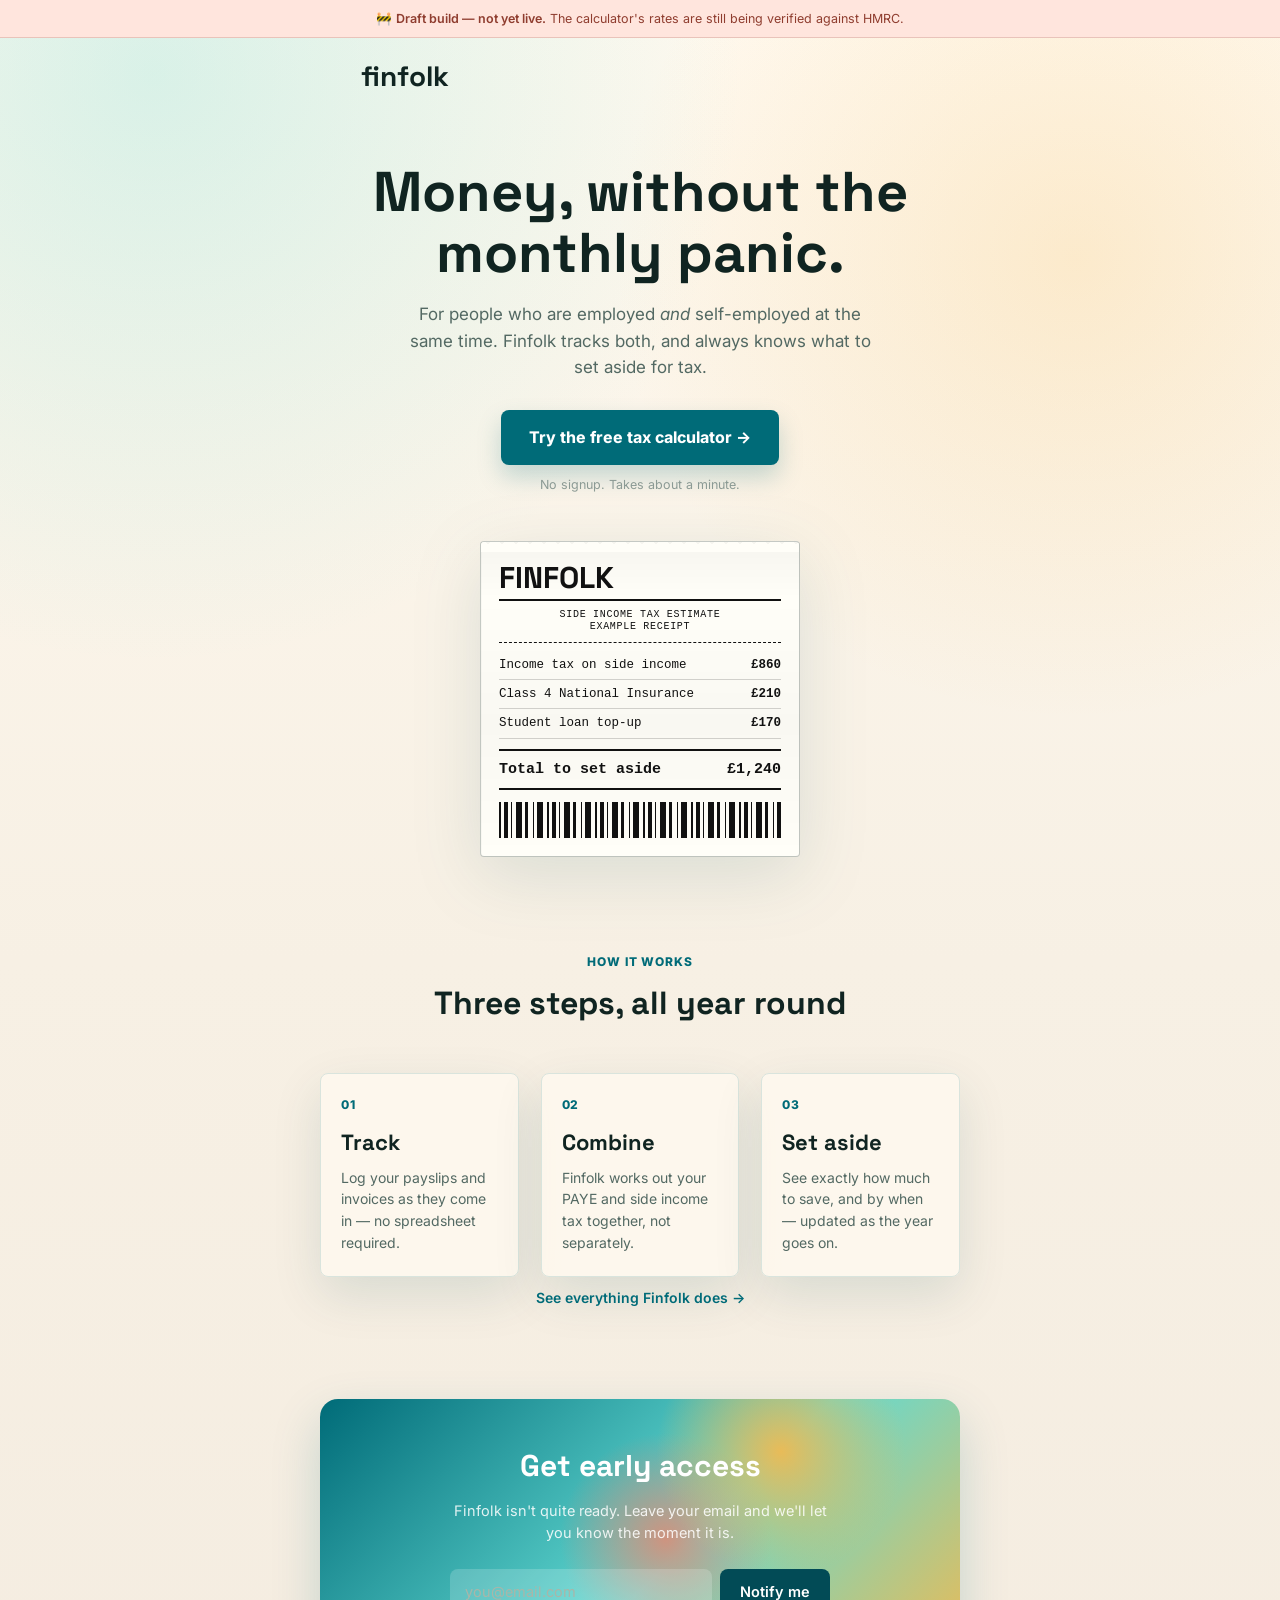
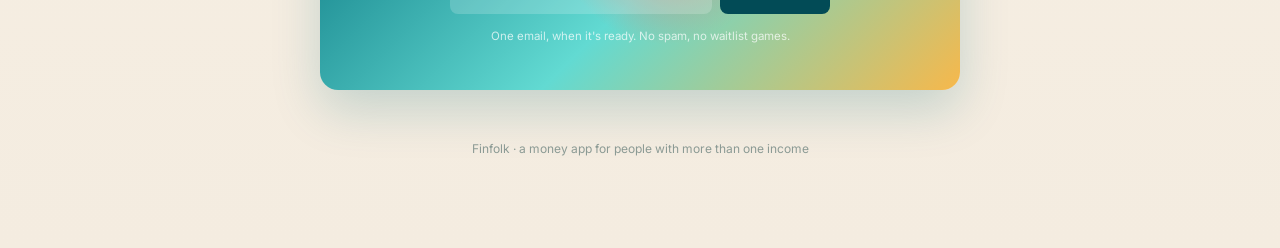
==== commit 8f02f710: "Add files via upload" ====
--- a/index.html
+++ b/index.html
@@ -10,7 +10,7 @@
 
 <link rel="preconnect" href="https://fonts.googleapis.com">
 <link rel="preconnect" href="https://fonts.gstatic.com" crossorigin>
-<link href="https://fonts.googleapis.com/css2?family=Instrument+Serif:ital@0;1&family=Figtree:wght@400;500;600;700&family=IBM+Plex+Mono:wght@400;500&display=swap" rel="stylesheet">
+<link href="https://fonts.googleapis.com/css2?family=Inter:wght@400;500;600;700;800&family=Space+Grotesk:wght@500;600;700&display=swap" rel="stylesheet">
 <link rel="stylesheet" href="styles.css">
 
 <style>
@@ -19,15 +19,15 @@
   /* ---- Hero ---- */
   .hero {
     text-align: center;
-    padding: 64px 0 8px;
+    padding: 72px 0 8px;
   }
   .hero .eyebrow { justify-content: center; margin-bottom: 18px; }
   .hero h1 {
     font-family: var(--font-display);
-    font-weight: 400;
-    font-size: 52px;
+    font-weight: 700;
+    font-size: 56px;
     line-height: 1.08;
-    letter-spacing: -0.01em;
+    letter-spacing: 0;
     margin: 0 0 18px;
   }
   @media (max-width: 480px) { .hero h1 { font-size: 38px; } }
@@ -50,56 +50,99 @@
     max-width: 320px;
     margin: 46px auto 0;
     position: relative;
-    filter: drop-shadow(0 14px 28px rgba(34, 28, 21, 0.1));
+    filter: drop-shadow(0 18px 34px rgba(2, 75, 86, 0.12));
   }
   .mini-receipt {
-    background: var(--paper);
-    border: 1px solid var(--rule);
-    border-bottom: none;
-    padding: 16px 18px 20px;
+    background:
+      linear-gradient(90deg, rgba(0,0,0,0.025) 0 1px, transparent 1px 4px),
+      linear-gradient(180deg, rgba(0,0,0,0.035), transparent 18%, rgba(0,0,0,0.025) 58%, transparent),
+      #FFFEF8;
+    border: 1px solid rgba(16, 36, 33, 0.24);
+    border-radius: 4px;
+    padding: 22px 18px 18px;
     text-align: left;
-  }
-  .mini-receipt-torn {
-    height: 12px;
+    position: relative;
+    overflow: hidden;
+    color: #111;
+    font-family: "Courier New", ui-monospace, monospace;
+  }
+  .mini-receipt::before {
+    content: '';
+    position: absolute;
+    left: 0;
+    right: 0;
+    top: 0;
+    height: 10px;
     background:
-      linear-gradient(-45deg, var(--cream) 6px, transparent 0) 0 0 / 12px 12px repeat-x,
-      linear-gradient(45deg, var(--cream) 6px, transparent 0) 0 0 / 12px 12px repeat-x;
-    border-left: 1px solid var(--rule);
-    border-right: 1px solid var(--rule);
-    margin-top: -1px;
-  }
+      linear-gradient(135deg, transparent 7px, #FFFEF8 7px) 0 0 / 14px 10px repeat-x,
+      linear-gradient(225deg, transparent 7px, #FFFEF8 7px) 0 0 / 14px 10px repeat-x;
+  }
+  .mini-receipt-torn { display: none; }
   .mini-receipt-label {
-    font-family: var(--font-mono);
+    font-family: var(--font-display);
+    font-weight: 800;
+    font-size: 30px;
+    line-height: 0.9;
+    text-transform: uppercase;
+    letter-spacing: 0;
+    color: #111;
+    border-bottom: 2px solid #111;
+    padding-bottom: 8px;
+    margin-bottom: 8px;
+  }
+  .mini-receipt-meta {
+    border-bottom: 1px dashed #111;
+    color: #111;
     font-size: 10px;
+    line-height: 1.25;
+    letter-spacing: 0.07em;
+    text-align: center;
     text-transform: uppercase;
-    letter-spacing: 0.06em;
-    color: var(--ink-faint);
-    border-bottom: 1px dashed var(--rule-strong);
     padding-bottom: 8px;
     margin-bottom: 8px;
   }
   .mini-receipt-row {
     display: flex;
     justify-content: space-between;
-    font-size: 13px;
-    padding: 5px 0;
-    color: var(--ink-muted);
+    gap: 14px;
+    font-size: 12.5px;
+    line-height: 1.15;
+    padding: 7px 0;
+    color: #111;
+    border-bottom: 1px solid rgba(17, 17, 17, 0.18);
   }
   .mini-receipt-row.total {
-    border-top: 1px dashed var(--rule-strong);
-    margin-top: 4px;
-    padding-top: 10px;
-    font-weight: 600;
-    font-size: 14.5px;
-    color: var(--pine-deep);
-  }
-  .mini-receipt-row .amt { font-family: var(--font-mono); }
+    border-top: 2px solid #111;
+    border-bottom: 2px solid #111;
+    background: transparent;
+    margin: 10px 0 0;
+    padding: 10px 0;
+    border-radius: 0;
+    font-weight: 800;
+    font-size: 15px;
+    color: #111;
+  }
+  .mini-receipt-row .amt { font-family: "Courier New", ui-monospace, monospace; font-weight: 800; white-space: nowrap; }
+  .mini-receipt-barcode {
+    height: 36px;
+    margin-top: 12px;
+    background:
+      linear-gradient(90deg,
+        #111 0 2px, transparent 2px 5px,
+        #111 5px 9px, transparent 9px 12px,
+        #111 12px 13px, transparent 13px 17px,
+        #111 17px 23px, transparent 23px 26px,
+        #111 26px 29px, transparent 29px 34px,
+        #111 34px 35px, transparent 35px 38px,
+        #111 38px 44px, transparent 44px 48px) 0 0 / 48px 36px repeat-x;
+  }
 
   /* ---- How it works ---- */
   .how-it-works { margin-top: 88px; }
   .section-eyebrow {
     text-align: center;
-    font-family: var(--font-mono);
+    font-family: var(--font-body);
+    font-weight: 800;
     font-size: 12px;
     letter-spacing: 0.08em;
     text-transform: uppercase;
@@ -109,7 +152,7 @@
   .how-it-works h2 {
     text-align: center;
     font-family: var(--font-display);
-    font-weight: 400;
+    font-weight: 700;
     font-size: 32px;
     margin: 0 0 44px;
   }
@@ -118,13 +161,15 @@
     .step-list { grid-template-columns: repeat(3, 1fr); gap: 22px; }
   }
   .step {
-    background: var(--paper);
+    background: rgba(255, 249, 239, 0.82);
     border: 1px solid var(--rule);
+    box-shadow: var(--shadow-soft);
     border-radius: var(--radius);
     padding: 22px 20px;
   }
   .step .num {
-    font-family: var(--font-mono);
+    font-family: var(--font-body);
+    font-weight: 800;
     font-size: 12px;
     color: var(--pine);
     letter-spacing: 0.05em;
@@ -132,7 +177,7 @@
   }
   .step h3 {
     font-family: var(--font-display);
-    font-weight: 400;
+    font-weight: 700;
     font-size: 22px;
     margin: 0 0 8px;
   }
@@ -141,14 +186,15 @@
   /* ---- Waitlist ---- */
   .waitlist {
     margin-top: 90px;
-    background: var(--pine-deep);
-    color: var(--cream);
-    border-radius: var(--radius);
+    background: var(--gradient-brand);
+    color: white;
+    border-radius: 18px;
+    box-shadow: 0 20px 50px rgba(0, 107, 120, 0.2);
     padding: 44px 30px;
     text-align: center;
   }
-  .waitlist h2 { font-family: var(--font-display); font-weight: 400; font-size: 30px; margin: 0 0 10px; }
-  .waitlist p { color: #D9E0D6; font-size: 14.5px; max-width: 42ch; margin: 0 auto 24px; }
+  .waitlist h2 { font-family: var(--font-display); font-weight: 700; font-size: 30px; margin: 0 0 10px; }
+  .waitlist p { color: rgba(255,255,255,0.86); font-size: 14.5px; max-width: 42ch; margin: 0 auto 24px; }
   .waitlist-form { display: flex; gap: 8px; max-width: 380px; margin: 0 auto; }
   @media (max-width: 480px) { .waitlist-form { flex-direction: column; } }
   .waitlist-form input[type="email"] {
@@ -158,8 +204,8 @@
     padding: 13px 14px;
     border-radius: var(--radius);
     border: 1px solid transparent;
-    background: rgba(246, 241, 230, 0.12);
-    color: var(--cream);
+    background: rgba(255, 255, 255, 0.18);
+    color: white;
   }
   .waitlist-form input[type="email"]::placeholder { color: #A9B6A9; }
   .waitlist-form input[type="email"]:focus {
@@ -174,15 +220,15 @@
     padding: 13px 20px;
     border-radius: var(--radius);
     border: none;
-    background: var(--gold);
-    color: var(--paper);
+    background: var(--pine-deep);
+    color: white;
     cursor: pointer;
     transition: filter 0.12s ease;
   }
   .waitlist-form button:hover { filter: brightness(1.08); }
   .waitlist-form button:focus-visible { outline: 2px solid var(--cream); outline-offset: 2px; }
-  .waitlist-note { font-size: 11.5px; color: #9FAE9C; margin-top: 14px; }
-  .waitlist-success { font-size: 14.5px; color: var(--cream); padding: 10px 0; }
+  .waitlist-note { font-size: 11.5px; color: rgba(255,255,255,0.72); margin-top: 14px; }
+  .waitlist-success { font-size: 14.5px; color: white; padding: 10px 0; }
 </style>
 </head>
 <body>
@@ -194,7 +240,12 @@
 <div class="wrap-wide">
 
   <header>
-    <div class="eyebrow" style="justify-content:flex-start; margin-top:24px;">Finfolk</div>
+    <nav class="site-nav" aria-label="Main">
+      <a class="brand-lockup" href="index.html" aria-label="Finfolk home">
+        <img src="../finfolk-base-uppercase-f-solid-teal.png" alt="">
+        <span>finfolk</span>
+      </a>
+    </nav>
   </header>
 
   <section class="hero">
@@ -205,11 +256,13 @@
 
     <div class="mini-receipt-wrap">
       <div class="mini-receipt">
-        <div class="mini-receipt-label">Example</div>
+        <div class="mini-receipt-label">Finfolk</div>
+        <div class="mini-receipt-meta">Side income tax estimate<br>Example receipt</div>
         <div class="mini-receipt-row"><span>Income tax on side income</span><span class="amt">£860</span></div>
         <div class="mini-receipt-row"><span>Class 4 National Insurance</span><span class="amt">£210</span></div>
         <div class="mini-receipt-row"><span>Student loan top-up</span><span class="amt">£170</span></div>
         <div class="mini-receipt-row total"><span>Total to set aside</span><span class="amt">£1,240</span></div>
+        <div class="mini-receipt-barcode" aria-hidden="true"></div>
       </div>
       <div class="mini-receipt-torn"></div>
     </div>
--- a/styles.css
+++ b/styles.css
@@ -5,26 +5,33 @@
    ========================================================================= */
 
 :root {
-  --cream:        #F6F1E6;
-  --cream-deep:   #EFE7D4;
-  --paper:        #FBF8F1;
-  --ink:          #221C15;
-  --ink-muted:    #6E6555;
-  --ink-faint:    #A79E8B;
-  --pine:         #2E4A3B;
-  --pine-deep:    #203327;
-  --pine-tint:    #E4EAE2;
-  --gold:         #A8763A;
-  --rule:         #D8CDB4;
-  --rule-strong:  #B9AD8F;
-  --alert:        #8C3A2B;
-  --alert-bg:     #F1E1D8;
+  --cream:        #F7F0E4;
+  --cream-deep:   #ECE2D1;
+  --paper:        #FFF9EF;
+  --ink:          #102421;
+  --ink-muted:    #536963;
+  --ink-faint:    #8B9A94;
+  --pine:         #006B78;
+  --pine-deep:    #024B56;
+  --pine-tint:    #DFF5F0;
+  --aqua:         #62DAD2;
+  --coral:        #F27F67;
+  --gold:         #F7B84B;
+  --gold-deep:    #D99927;
+  --rule:         #D9E4DD;
+  --rule-strong:  #AFC8C1;
+  --alert:        #8F3D2F;
+  --alert-bg:     #FFE5DD;
 
-  --font-display: 'Instrument Serif', Georgia, serif;
-  --font-body:    'Figtree', -apple-system, sans-serif;
-  --font-mono:    'IBM Plex Mono', ui-monospace, monospace;
+  --font-display: 'Space Grotesk', -apple-system, BlinkMacSystemFont, sans-serif;
+  --font-body:    'Inter', -apple-system, BlinkMacSystemFont, sans-serif;
+  --font-mono:    'Inter', ui-sans-serif, system-ui, sans-serif;
 
-  --radius: 3px;
+  --radius: 8px;
+  --shadow-soft: 0 18px 50px rgba(2, 75, 86, 0.12);
+  --gradient-brand: radial-gradient(circle at 72% 18%, rgba(247, 184, 75, 0.9), transparent 24%),
+                    radial-gradient(circle at 54% 48%, rgba(242, 127, 103, 0.76), transparent 28%),
+                    linear-gradient(135deg, #006B78 0%, #62DAD2 55%, #F7B84B 100%);
 }
 
 * { box-sizing: border-box; }
@@ -33,7 +40,10 @@
 
 body {
   margin: 0;
-  background: var(--cream);
+  background:
+    radial-gradient(circle at 12% 4%, rgba(98, 218, 210, 0.24), transparent 28%),
+    radial-gradient(circle at 84% 14%, rgba(247, 184, 75, 0.20), transparent 24%),
+    linear-gradient(180deg, #FFF9EF 0%, var(--cream) 52%, #F4ECE0 100%);
   color: var(--ink);
   font-family: var(--font-body);
   font-size: 16px;
@@ -46,11 +56,11 @@
   background: var(--alert-bg);
   color: var(--alert);
   text-align: center;
-  font-family: var(--font-mono);
+  font-family: var(--font-body);
   font-size: 12.5px;
-  letter-spacing: 0.02em;
+  letter-spacing: 0;
   padding: 9px 16px;
-  border-bottom: 1px solid var(--alert);
+  border-bottom: 1px solid rgba(143, 61, 47, 0.2);
   position: sticky;
   top: 0;
   z-index: 50;
@@ -63,11 +73,50 @@
   padding: 0 20px 80px;
 }
 
+/* ---- Brand lockup ---- */
+.site-nav {
+  display: flex;
+  align-items: center;
+  justify-content: space-between;
+  gap: 18px;
+  margin-top: 24px;
+}
+.brand-lockup {
+  display: inline-flex;
+  align-items: center;
+  gap: 9px;
+  color: var(--ink);
+  text-decoration: none;
+}
+.brand-lockup img {
+  display: block;
+  width: 32px;
+  height: auto;
+}
+.brand-lockup span {
+  font-family: var(--font-display);
+  font-size: 28px;
+  font-weight: 700;
+  line-height: 1;
+  letter-spacing: 0;
+}
+.brand-lockup.small img { width: 26px; }
+.brand-lockup.small span { font-size: 23px; }
+.brand-lockup:focus-visible {
+  outline: 2px solid var(--pine);
+  outline-offset: 4px;
+  border-radius: 6px;
+}
+.site-nav .back-link {
+  margin-top: 0;
+}
+
 /* ---- Eyebrow label ---- */
 .eyebrow {
-  font-family: var(--font-mono);
+  font-family: var(--font-body);
+  font-weight: 700;
   font-size: 12px;
-  letter-spacing: 0.08em;
+  letter-spacing: 0.04em;
   text-transform: uppercase;
   color: var(--pine);
   display: flex;
@@ -76,8 +125,8 @@
 }
 .eyebrow::before {
   content: '';
-  width: 6px; height: 6px;
-  background: var(--pine);
+  width: 9px; height: 9px;
+  background: var(--gradient-brand);
   border-radius: 50%;
   display: inline-block;
 }
@@ -86,7 +135,7 @@
 .btn-primary, .btn-outline {
   display: inline-block;
   font-family: var(--font-body);
-  font-weight: 600;
+  font-weight: 750;
   font-size: 15px;
   padding: 14px 22px;
   border-radius: var(--radius);
@@ -97,16 +146,17 @@
 }
 .btn-primary {
   border: none;
-  background: var(--pine-deep);
-  color: var(--cream);
+  background: var(--pine);
+  color: white;
+  box-shadow: 0 12px 24px rgba(0, 107, 120, 0.22);
 }
-.btn-primary:hover { filter: brightness(1.12); }
+.btn-primary:hover { filter: brightness(1.06) saturate(1.08); }
 .btn-outline {
-  border: 1.5px solid var(--pine-deep);
-  background: transparent;
+  border: 1.5px solid rgba(0, 107, 120, 0.32);
+  background: rgba(255, 249, 239, 0.5);
   color: var(--pine-deep);
 }
-.btn-outline:hover { background: var(--pine-deep); color: var(--cream); }
+.btn-outline:hover { background: var(--pine-deep); color: white; }
 .btn-primary:focus-visible, .btn-outline:focus-visible {
   outline: 2px solid var(--pine);
   outline-offset: 2px;
@@ -127,7 +177,7 @@
   gap: 6px;
   font-family: var(--font-body);
   font-size: 13.5px;
-  font-weight: 600;
+  font-weight: 700;
   color: var(--ink-muted);
   text-decoration: none;
   margin-top: 28px;
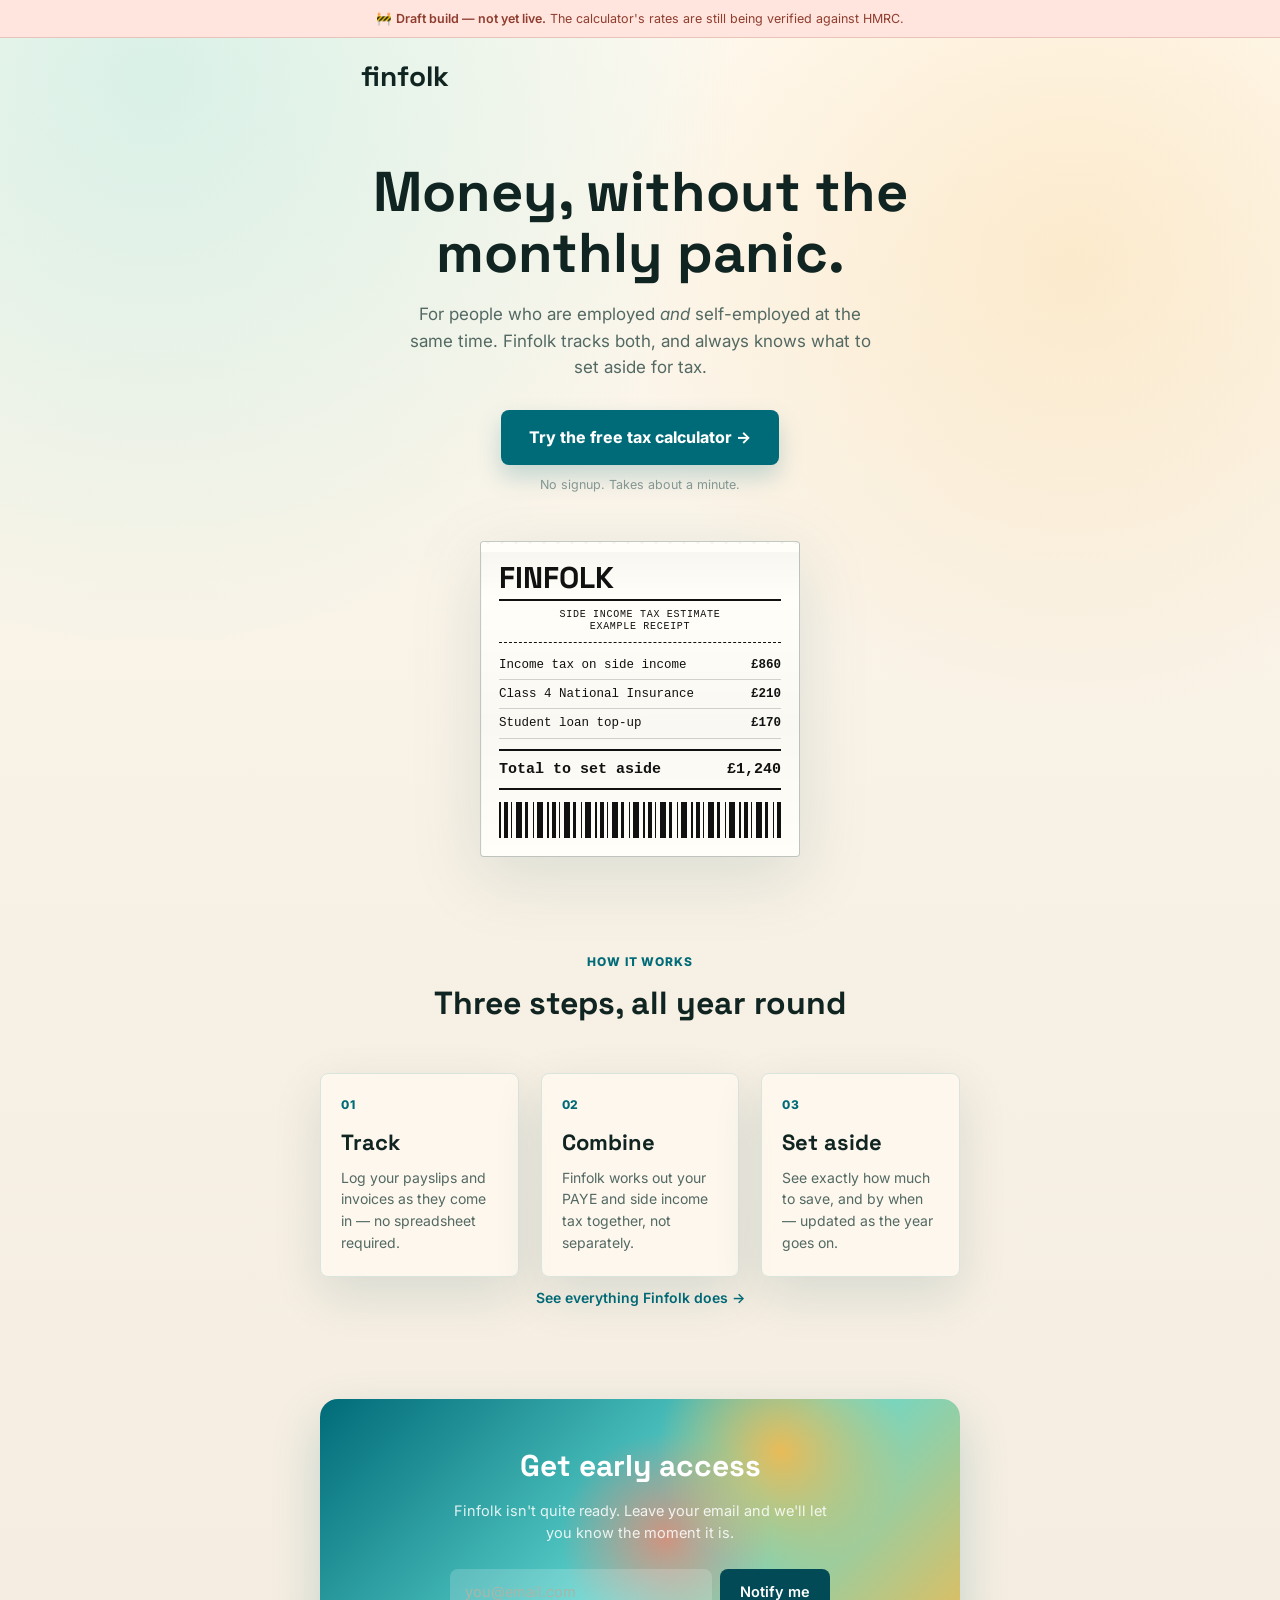
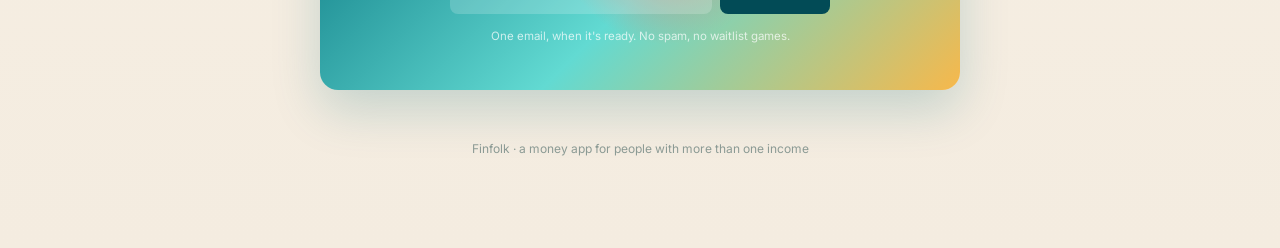
==== commit 18e0e927: "Add files via upload" ====
--- a/index.html
+++ b/index.html
@@ -65,6 +65,15 @@
     overflow: hidden;
     color: #111;
     font-family: "Courier New", ui-monospace, monospace;
+    transform: translateY(0) rotate(0deg);
+    transition: transform 0.22s cubic-bezier(.2, 1.45, .45, 1), box-shadow 0.18s ease, filter 0.18s ease;
+  }
+  .mini-receipt-wrap:hover .mini-receipt {
+    animation: receipt-wiggle 0.32s cubic-bezier(.2, 1.45, .45, 1) forwards;
+    filter: contrast(1.03);
+  }
+  .mini-receipt-wrap:hover .mini-receipt-barcode {
+    transform: translateX(3px);
   }
   .mini-receipt::before {
     content: '';
@@ -135,6 +144,7 @@
         #111 26px 29px, transparent 29px 34px,
         #111 34px 35px, transparent 35px 38px,
         #111 38px 44px, transparent 44px 48px) 0 0 / 48px 36px repeat-x;
+    transition: transform 0.18s ease;
   }
 
   /* ---- How it works ---- */
@@ -166,6 +176,13 @@
     box-shadow: var(--shadow-soft);
     border-radius: var(--radius);
     padding: 22px 20px;
+    transform: translateY(0);
+    transition: transform 0.2s cubic-bezier(.2, 1.45, .45, 1), box-shadow 0.2s ease, border-color 0.18s ease;
+  }
+  .step:hover {
+    transform: translateY(-5px) rotate(-0.2deg);
+    border-color: rgba(0, 107, 120, 0.28);
+    box-shadow: 0 24px 54px rgba(2, 75, 86, 0.16);
   }
   .step .num {
     font-family: var(--font-body);
@@ -223,9 +240,10 @@
     background: var(--pine-deep);
     color: white;
     cursor: pointer;
-    transition: filter 0.12s ease;
-  }
-  .waitlist-form button:hover { filter: brightness(1.08); }
+    transform: translateY(0) scale(1);
+    transition: filter 0.12s ease, transform 0.18s cubic-bezier(.2, 1.45, .45, 1);
+  }
+  .waitlist-form button:hover { filter: brightness(1.08); transform: translateY(-2px) scale(1.025); }
   .waitlist-form button:focus-visible { outline: 2px solid var(--cream); outline-offset: 2px; }
   .waitlist-note { font-size: 11.5px; color: rgba(255,255,255,0.72); margin-top: 14px; }
   .waitlist-success { font-size: 14.5px; color: white; padding: 10px 0; }
--- a/styles.css
+++ b/styles.css
@@ -32,6 +32,8 @@
   --gradient-brand: radial-gradient(circle at 72% 18%, rgba(247, 184, 75, 0.9), transparent 24%),
                     radial-gradient(circle at 54% 48%, rgba(242, 127, 103, 0.76), transparent 28%),
                     linear-gradient(135deg, #006B78 0%, #62DAD2 55%, #F7B84B 100%);
+  --cursor-default: url("data:image/svg+xml,%3Csvg xmlns='http://www.w3.org/2000/svg' width='28' height='28' viewBox='0 0 28 28'%3E%3Cpath d='M6 4 L21 14 L14 16 L11 23 Z' fill='%23102421'/%3E%3Ccircle cx='19' cy='9' r='4' fill='%2362DAD2' opacity='.9'/%3E%3C/svg%3E") 6 4, auto;
+  --cursor-active: url("data:image/svg+xml,%3Csvg xmlns='http://www.w3.org/2000/svg' width='32' height='32' viewBox='0 0 32 32'%3E%3Ccircle cx='16' cy='16' r='9' fill='%23F7B84B'/%3E%3Ccircle cx='16' cy='16' r='5' fill='%23006B78'/%3E%3C/svg%3E") 16 16, pointer;
 }
 
 * { box-sizing: border-box; }
@@ -49,6 +51,18 @@
   font-size: 16px;
   line-height: 1.55;
   -webkit-font-smoothing: antialiased;
+  cursor: var(--cursor-default);
+}
+
+a,
+button,
+summary,
+input[type="checkbox"],
+select,
+.btn-primary,
+.btn-outline,
+.brand-lockup {
+  cursor: var(--cursor-active);
 }
 
 /* ---- Draft guard banner ---- */
@@ -87,6 +101,8 @@
   gap: 9px;
   color: var(--ink);
   text-decoration: none;
+  transform-origin: left center;
+  transition: transform 0.22s cubic-bezier(.2, 1.5, .45, 1), filter 0.18s ease;
 }
 .brand-lockup img {
   display: block;
@@ -99,6 +115,13 @@
   font-weight: 700;
   line-height: 1;
   letter-spacing: 0;
+}
+.brand-lockup:hover {
+  transform: translateY(-2px) rotate(-0.6deg);
+  filter: saturate(1.08);
+}
+.brand-lockup:hover img {
+  animation: logo-pop 0.42s cubic-bezier(.2, 1.6, .35, 1);
 }
 .brand-lockup.small img { width: 26px; }
 .brand-lockup.small span { font-size: 23px; }
@@ -142,7 +165,14 @@
   cursor: pointer;
   text-decoration: none;
   text-align: center;
-  transition: filter 0.12s ease, background 0.12s ease, color 0.12s ease;
+  transform: translateY(0) scale(1);
+  transform-origin: center;
+  transition:
+    transform 0.18s cubic-bezier(.2, 1.45, .45, 1),
+    filter 0.12s ease,
+    background 0.12s ease,
+    color 0.12s ease,
+    box-shadow 0.18s ease;
 }
 .btn-primary {
   border: none;
@@ -150,13 +180,25 @@
   color: white;
   box-shadow: 0 12px 24px rgba(0, 107, 120, 0.22);
 }
-.btn-primary:hover { filter: brightness(1.06) saturate(1.08); }
+.btn-primary:hover {
+  filter: brightness(1.06) saturate(1.08);
+  transform: translateY(-3px) scale(1.025);
+  box-shadow: 0 18px 32px rgba(0, 107, 120, 0.26);
+}
 .btn-outline {
   border: 1.5px solid rgba(0, 107, 120, 0.32);
   background: rgba(255, 249, 239, 0.5);
   color: var(--pine-deep);
 }
-.btn-outline:hover { background: var(--pine-deep); color: white; }
+.btn-outline:hover {
+  background: var(--pine-deep);
+  color: white;
+  transform: translateY(-3px) scale(1.02);
+}
+.btn-primary:active,
+.btn-outline:active {
+  transform: translateY(0) scale(0.985);
+}
 .btn-primary:focus-visible, .btn-outline:focus-visible {
   outline: 2px solid var(--pine);
   outline-offset: 2px;
@@ -181,10 +223,24 @@
   color: var(--ink-muted);
   text-decoration: none;
   margin-top: 28px;
-}
-.back-link:hover { color: var(--pine-deep); }
+  transition: color 0.14s ease, transform 0.18s cubic-bezier(.2, 1.45, .45, 1);
+}
+.back-link:hover { color: var(--pine-deep); transform: translateX(-3px); }
 .back-link:focus-visible { outline: 2px solid var(--pine); outline-offset: 2px; }
+
+@keyframes logo-pop {
+  0% { transform: translateY(0) rotate(0deg) scale(1); }
+  45% { transform: translateY(-3px) rotate(-2deg) scale(1.12); }
+  100% { transform: translateY(0) rotate(0deg) scale(1); }
+}
+
+@keyframes receipt-wiggle {
+  0% { transform: translateY(0) rotate(0deg); }
+  45% { transform: translateY(-4px) rotate(-0.45deg); }
+  100% { transform: translateY(-3px) rotate(-0.25deg); }
+}
 
 @media (prefers-reduced-motion: reduce) {
   * { transition: none !important; scroll-behavior: auto !important; }
-}
+  * { animation: none !important; }
+}
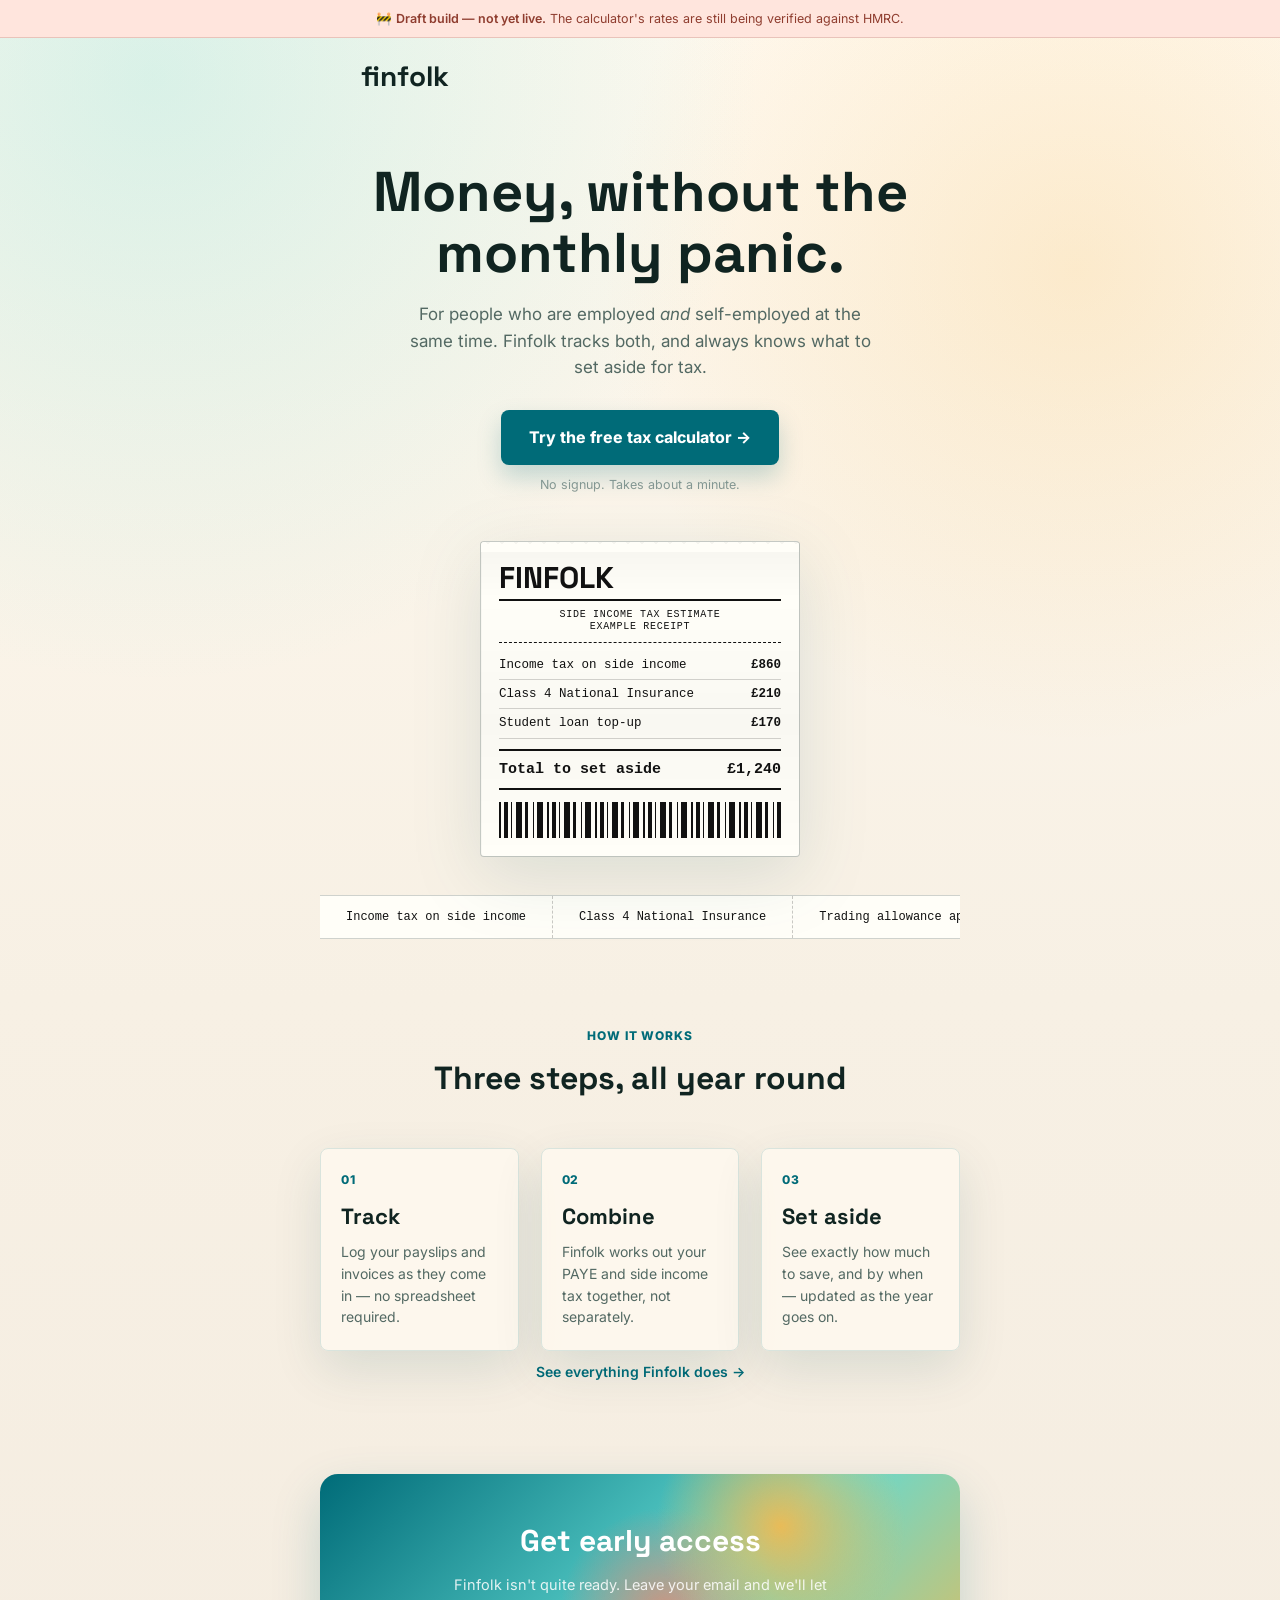
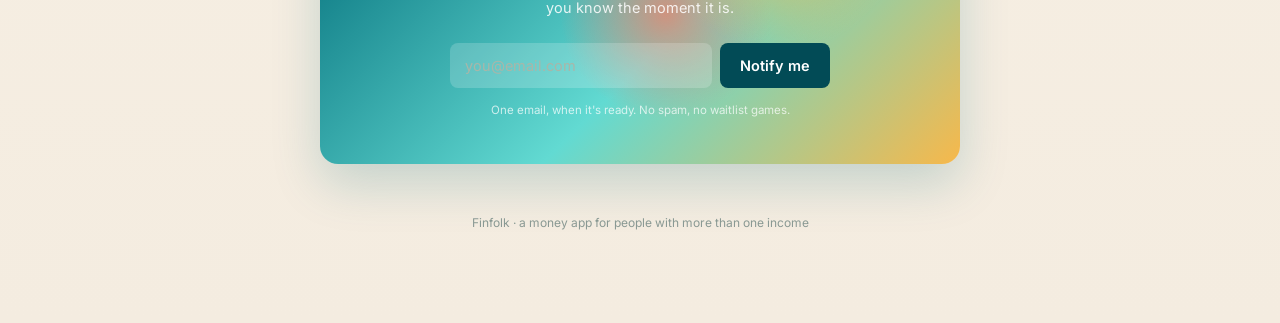
==== commit f012dd2e: "Add files via upload" ====
--- a/index.html
+++ b/index.html
@@ -20,6 +20,7 @@
   .hero {
     text-align: center;
     padding: 72px 0 8px;
+    position: relative;
   }
   .hero .eyebrow { justify-content: center; margin-bottom: 18px; }
   .hero h1 {
@@ -44,6 +45,38 @@
     color: var(--ink-faint);
     margin-top: 10px;
   }
+
+  /* ---- Cursor trail dot (hero only) ---- */
+  .trail-dot {
+    position: absolute; top: 0; left: 0; width: 24px; height: 24px; border-radius: 50%;
+    background: var(--gold); opacity: 0; pointer-events: none; z-index: 5;
+    transform: translate(-50%, -50%); mix-blend-mode: multiply;
+    transition: opacity 0.2s ease;
+  }
+  @media (max-width: 860px), (hover: none) { .trail-dot { display: none; } }
+
+  /* ---- Ticker strip ---- */
+  .ticker-wrap {
+    border-top: 1px solid rgba(16, 36, 33, 0.2);
+    border-bottom: 1px solid rgba(16, 36, 33, 0.2);
+    background: #FFFEF8;
+    overflow: hidden;
+    margin: 30px 0 0;
+  }
+  .ticker { display: flex; white-space: nowrap; animation: scroll-left 30s linear infinite; }
+  @keyframes scroll-left { from { transform: translateX(0); } to { transform: translateX(-50%); } }
+  .ticker span {
+    font-family: "Courier New", ui-monospace, monospace;
+    font-size: 12px; color: #111;
+    padding: 12px 26px;
+    border-right: 1px dashed rgba(17, 17, 17, 0.22);
+  }
+  @media (prefers-reduced-motion: reduce) { .ticker { animation: none; } }
+
+  /* ---- Confetti ---- */
+  .waitlist { position: relative; overflow: visible; }
+  .confetti-piece { position: absolute; top: 50%; left: 50%; width: 8px; height: 8px; pointer-events: none; z-index: 10; }
+
 
   /* ---- Mini receipt teaser ---- */
   .mini-receipt-wrap {
@@ -260,31 +293,37 @@
   <header>
     <nav class="site-nav" aria-label="Main">
       <a class="brand-lockup" href="index.html" aria-label="Finfolk home">
-        <img src="../finfolk-base-uppercase-f-solid-teal.png" alt="">
+        <img src="finfolk-base-uppercase-f-solid-teal.png" alt="">
         <span>finfolk</span>
       </a>
     </nav>
   </header>
 
-  <section class="hero">
+  <section class="hero" id="heroSection">
+    <div class="trail-dot" id="trailDot"></div>
     <h1>Money, without the monthly panic.</h1>
     <p class="sub">For people who are employed <em>and</em> self-employed at the same time. Finfolk tracks both, and always knows what to set aside for tax.</p>
     <a class="btn-primary" href="calculator.html">Try the free tax calculator →</a>
     <span class="micro-note">No signup. Takes about a minute.</span>
 
-    <div class="mini-receipt-wrap">
+    <div class="mini-receipt-wrap" id="receiptPanel">
       <div class="mini-receipt">
         <div class="mini-receipt-label">Finfolk</div>
         <div class="mini-receipt-meta">Side income tax estimate<br>Example receipt</div>
-        <div class="mini-receipt-row"><span>Income tax on side income</span><span class="amt">£860</span></div>
-        <div class="mini-receipt-row"><span>Class 4 National Insurance</span><span class="amt">£210</span></div>
-        <div class="mini-receipt-row"><span>Student loan top-up</span><span class="amt">£170</span></div>
-        <div class="mini-receipt-row total"><span>Total to set aside</span><span class="amt">£1,240</span></div>
+        <div class="mini-receipt-row"><span>Income tax on side income</span><span class="amt" id="v1">£860</span></div>
+        <div class="mini-receipt-row"><span>Class 4 National Insurance</span><span class="amt" id="v2">£210</span></div>
+        <div class="mini-receipt-row"><span>Student loan top-up</span><span class="amt" id="v3">£170</span></div>
+        <div class="mini-receipt-row total"><span>Total to set aside</span><span class="amt" id="v4">£1,240</span></div>
         <div class="mini-receipt-barcode" aria-hidden="true"></div>
       </div>
       <div class="mini-receipt-torn"></div>
     </div>
   </section>
+
+  <div class="ticker-wrap">
+    <div class="ticker" id="ticker"></div>
+  </div>
+
 
   <section class="how-it-works">
     <div class="section-eyebrow">How it works</div>
@@ -318,7 +357,7 @@
 
     <form class="waitlist-form" id="waitlist-form">
       <input type="email" id="waitlist-email" placeholder="you@email.com" required>
-      <button type="submit">Notify me</button>
+      <button type="submit" id="notifyBtn">Notify me</button>
     </form>
     <div class="waitlist-success" id="waitlist-success" style="display:none;">✓ You're on the list — we'll email you when Finfolk's ready.</div>
 
@@ -332,10 +371,105 @@
 <script>
 (function () {
   'use strict';
+
+  // ---- Cursor-reactive tilt on the receipt panel + trailing dot, scoped to the hero ----
+  var reduceMotion = window.matchMedia('(prefers-reduced-motion: reduce)').matches;
+  var hoverCapable = window.matchMedia('(hover: hover)').matches;
+
+  if (!reduceMotion && hoverCapable) {
+    var heroSection = document.getElementById('heroSection');
+    var panel = document.getElementById('receiptPanel');
+    var dot = document.getElementById('trailDot');
+    var dotX = 0, dotY = 0, targetX = 0, targetY = 0;
+
+    heroSection.addEventListener('mousemove', function (e) {
+      var rect = panel.getBoundingClientRect();
+      var cx = rect.left + rect.width / 2;
+      var dx = (e.clientX - cx) / rect.width;
+      panel.style.transform = 'rotate(' + (dx * 5) + 'deg)';
+
+      var heroRect = heroSection.getBoundingClientRect();
+      targetX = e.clientX - heroRect.left;
+      targetY = e.clientY - heroRect.top;
+    });
+    heroSection.addEventListener('mouseleave', function () {
+      panel.style.transform = 'rotate(0deg)';
+      dot.style.opacity = '0';
+    });
+    heroSection.addEventListener('mouseenter', function () { dot.style.opacity = '0.4'; });
+
+    (function loop() {
+      dotX += (targetX - dotX) * 0.12;
+      dotY += (targetY - dotY) * 0.12;
+      dot.style.left = dotX + 'px';
+      dot.style.top = dotY + 'px';
+      requestAnimationFrame(loop);
+    })();
+  }
+
+  // ---- Cycling numbers on the mini receipt ----
+  var states = [
+    { v1: 860, v2: 210, v3: 170, v4: 1240 },
+    { v1: 1120, v2: 340, v3: 0, v4: 1460 },
+    { v1: 640, v2: 150, v3: 90, v4: 880 }
+  ];
+  var i = 0;
+  function render(s) {
+    document.getElementById('v1').textContent = '£' + s.v1.toLocaleString('en-GB');
+    document.getElementById('v2').textContent = '£' + s.v2.toLocaleString('en-GB');
+    document.getElementById('v3').textContent = '£' + s.v3.toLocaleString('en-GB');
+    document.getElementById('v4').textContent = '£' + s.v4.toLocaleString('en-GB');
+  }
+  if (!reduceMotion) {
+    setInterval(function () {
+      i = (i + 1) % states.length;
+      var total = document.getElementById('v4');
+      total.style.transition = 'opacity 0.2s ease';
+      total.style.opacity = '0';
+      setTimeout(function () { render(states[i]); total.style.opacity = '1'; }, 220);
+    }, 3400);
+  }
+
+  // ---- Ticker strip content, duplicated for a seamless loop ----
+  var items = ['Income tax on side income', 'Class 4 National Insurance', 'Trading allowance applied', 'Student loan top-up', 'Personal Savings Allowance', 'Dividend Allowance', '31 January deadline'];
+  var tickerHtml = items.concat(items).map(function (t) { return '<span>' + t + '</span>'; }).join('');
+  document.getElementById('ticker').innerHTML = tickerHtml;
+
+  // ---- Confetti burst on waitlist submit ----
+  var colors = ['#006B78', '#62DAD2', '#F27F67', '#F7B84B'];
+  function burstConfetti() {
+    var origin = document.getElementById('notifyBtn').getBoundingClientRect();
+    var waitlistBox = document.querySelector('.waitlist');
+    var boxRect = waitlistBox.getBoundingClientRect();
+    for (var n = 0; n < 26; n++) {
+      var piece = document.createElement('div');
+      piece.className = 'confetti-piece';
+      piece.style.background = colors[n % colors.length];
+      piece.style.left = (origin.left - boxRect.left + origin.width / 2) + 'px';
+      piece.style.top = (origin.top - boxRect.top) + 'px';
+      piece.style.borderRadius = (n % 2 === 0) ? '50%' : '2px';
+      waitlistBox.appendChild(piece);
+
+      var angle = Math.random() * Math.PI * 2;
+      var dist = 60 + Math.random() * 95;
+      var endX = Math.cos(angle) * dist;
+      var endY = Math.sin(angle) * dist - 40;
+      var rot = Math.random() * 360;
+
+      piece.animate([
+        { transform: 'translate(0,0) rotate(0deg)', opacity: 1 },
+        { transform: 'translate(' + endX + 'px,' + endY + 'px) rotate(' + rot + 'deg)', opacity: 0 }
+      ], { duration: 900 + Math.random() * 400, easing: 'cubic-bezier(.2,.8,.3,1)', fill: 'forwards' });
+
+      (function (el) { setTimeout(function () { el.remove(); }, 1400); })(piece);
+    }
+  }
+
   // Email capture — presentational only for now.
   // TODO: wire to the same email service used on calculator.html.
   document.getElementById('waitlist-form').addEventListener('submit', function (e) {
     e.preventDefault();
+    if (!reduceMotion) burstConfetti();
     document.getElementById('waitlist-form').style.display = 'none';
     document.getElementById('waitlist-success').style.display = 'block';
   });
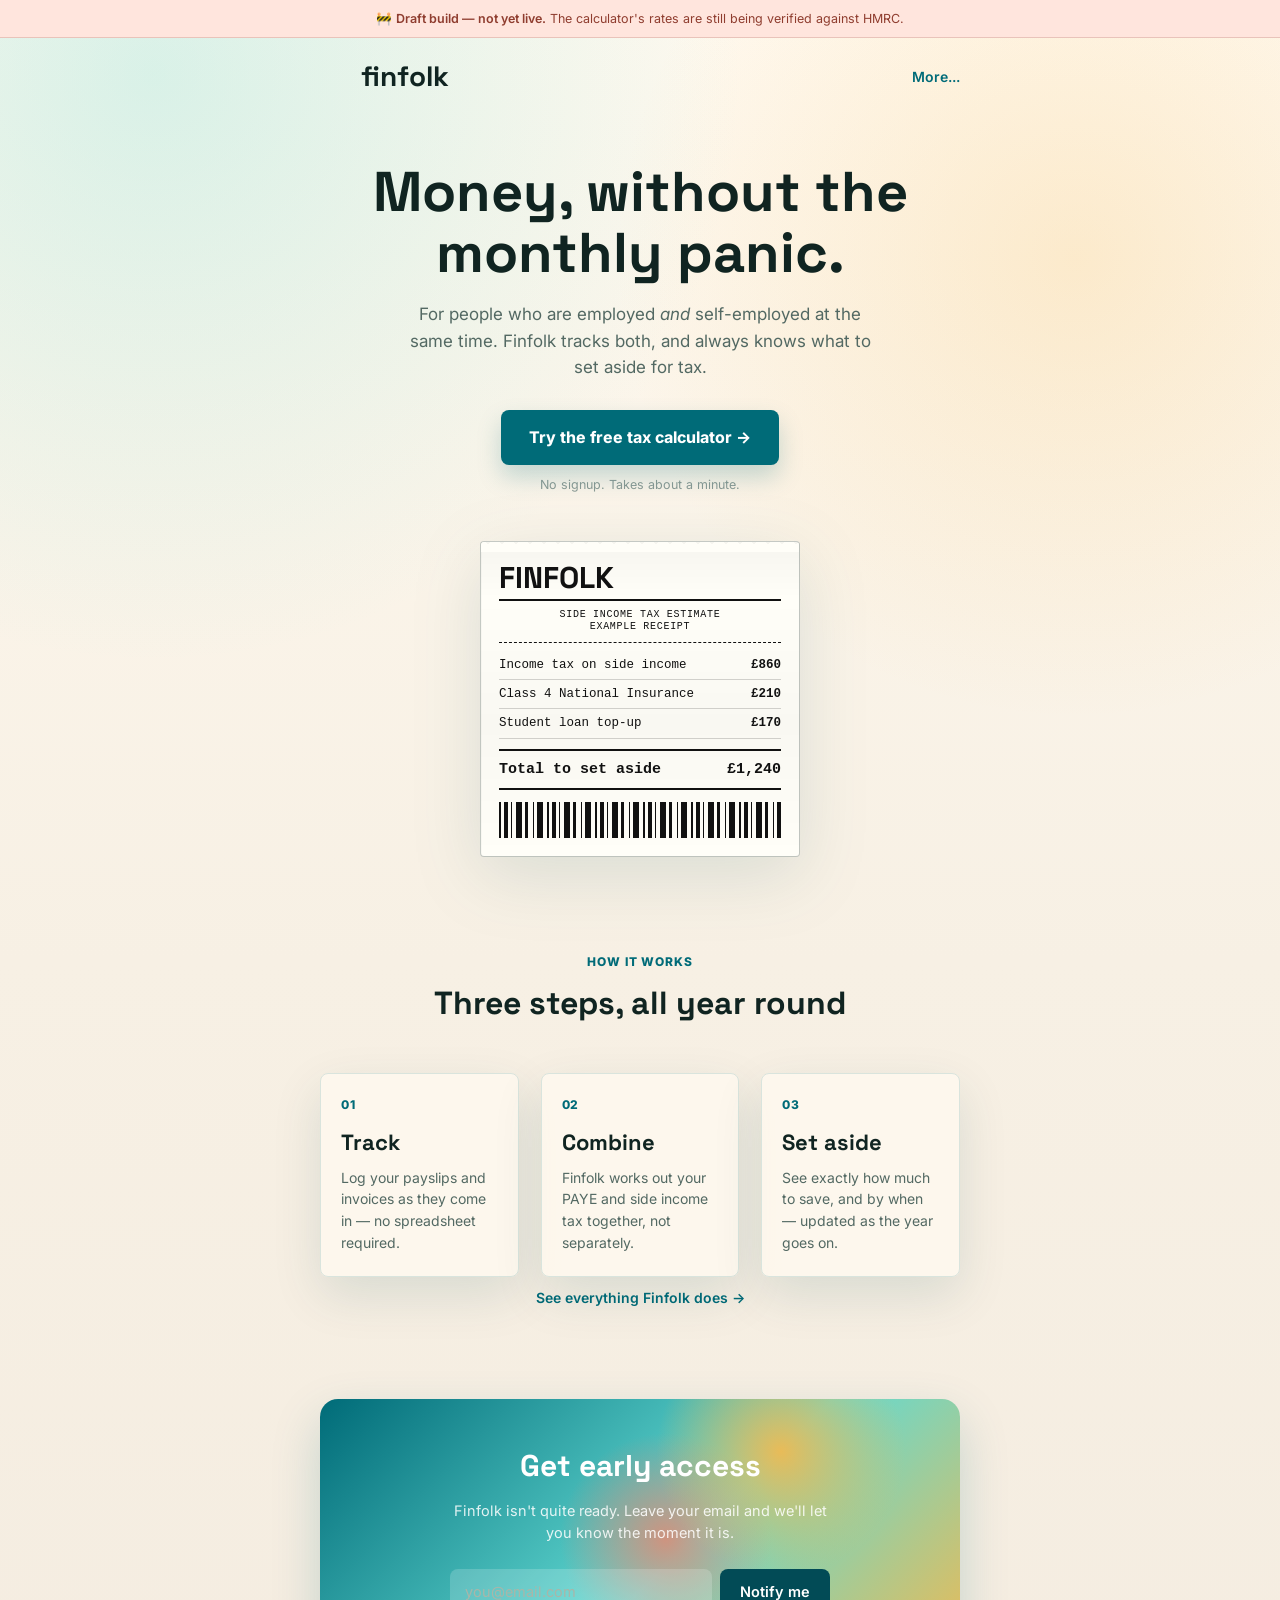
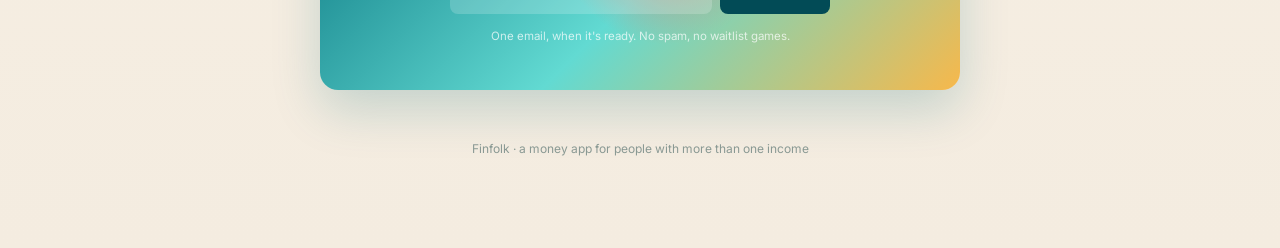
==== commit c7847270: "Add files via upload" ====
--- a/index.html
+++ b/index.html
@@ -54,24 +54,6 @@
     transition: opacity 0.2s ease;
   }
   @media (max-width: 860px), (hover: none) { .trail-dot { display: none; } }
-
-  /* ---- Ticker strip ---- */
-  .ticker-wrap {
-    border-top: 1px solid rgba(16, 36, 33, 0.2);
-    border-bottom: 1px solid rgba(16, 36, 33, 0.2);
-    background: #FFFEF8;
-    overflow: hidden;
-    margin: 30px 0 0;
-  }
-  .ticker { display: flex; white-space: nowrap; animation: scroll-left 30s linear infinite; }
-  @keyframes scroll-left { from { transform: translateX(0); } to { transform: translateX(-50%); } }
-  .ticker span {
-    font-family: "Courier New", ui-monospace, monospace;
-    font-size: 12px; color: #111;
-    padding: 12px 26px;
-    border-right: 1px dashed rgba(17, 17, 17, 0.22);
-  }
-  @media (prefers-reduced-motion: reduce) { .ticker { animation: none; } }
 
   /* ---- Confetti ---- */
   .waitlist { position: relative; overflow: visible; }
@@ -296,6 +278,7 @@
         <img src="finfolk-base-uppercase-f-solid-teal.png" alt="">
         <span>finfolk</span>
       </a>
+      <a href="features.html" style="font-size:14px; font-weight:600; color:var(--pine); text-decoration:none;">More...</a>
     </nav>
   </header>
 
@@ -319,10 +302,6 @@
       <div class="mini-receipt-torn"></div>
     </div>
   </section>
-
-  <div class="ticker-wrap">
-    <div class="ticker" id="ticker"></div>
-  </div>
 
 
   <section class="how-it-works">
@@ -430,11 +409,6 @@
     }, 3400);
   }
 
-  // ---- Ticker strip content, duplicated for a seamless loop ----
-  var items = ['Income tax on side income', 'Class 4 National Insurance', 'Trading allowance applied', 'Student loan top-up', 'Personal Savings Allowance', 'Dividend Allowance', '31 January deadline'];
-  var tickerHtml = items.concat(items).map(function (t) { return '<span>' + t + '</span>'; }).join('');
-  document.getElementById('ticker').innerHTML = tickerHtml;
-
   // ---- Confetti burst on waitlist submit ----
   var colors = ['#006B78', '#62DAD2', '#F27F67', '#F7B84B'];
   function burstConfetti() {
--- a/styles.css
+++ b/styles.css
@@ -32,8 +32,6 @@
   --gradient-brand: radial-gradient(circle at 72% 18%, rgba(247, 184, 75, 0.9), transparent 24%),
                     radial-gradient(circle at 54% 48%, rgba(242, 127, 103, 0.76), transparent 28%),
                     linear-gradient(135deg, #006B78 0%, #62DAD2 55%, #F7B84B 100%);
-  --cursor-default: url("data:image/svg+xml,%3Csvg xmlns='http://www.w3.org/2000/svg' width='28' height='28' viewBox='0 0 28 28'%3E%3Cpath d='M6 4 L21 14 L14 16 L11 23 Z' fill='%23102421'/%3E%3Ccircle cx='19' cy='9' r='4' fill='%2362DAD2' opacity='.9'/%3E%3C/svg%3E") 6 4, auto;
-  --cursor-active: url("data:image/svg+xml,%3Csvg xmlns='http://www.w3.org/2000/svg' width='32' height='32' viewBox='0 0 32 32'%3E%3Ccircle cx='16' cy='16' r='9' fill='%23F7B84B'/%3E%3Ccircle cx='16' cy='16' r='5' fill='%23006B78'/%3E%3C/svg%3E") 16 16, pointer;
 }
 
 * { box-sizing: border-box; }
@@ -51,7 +49,6 @@
   font-size: 16px;
   line-height: 1.55;
   -webkit-font-smoothing: antialiased;
-  cursor: var(--cursor-default);
 }
 
 a,
@@ -62,7 +59,7 @@
 .btn-primary,
 .btn-outline,
 .brand-lockup {
-  cursor: var(--cursor-active);
+  cursor: pointer;
 }
 
 /* ---- Draft guard banner ---- */
